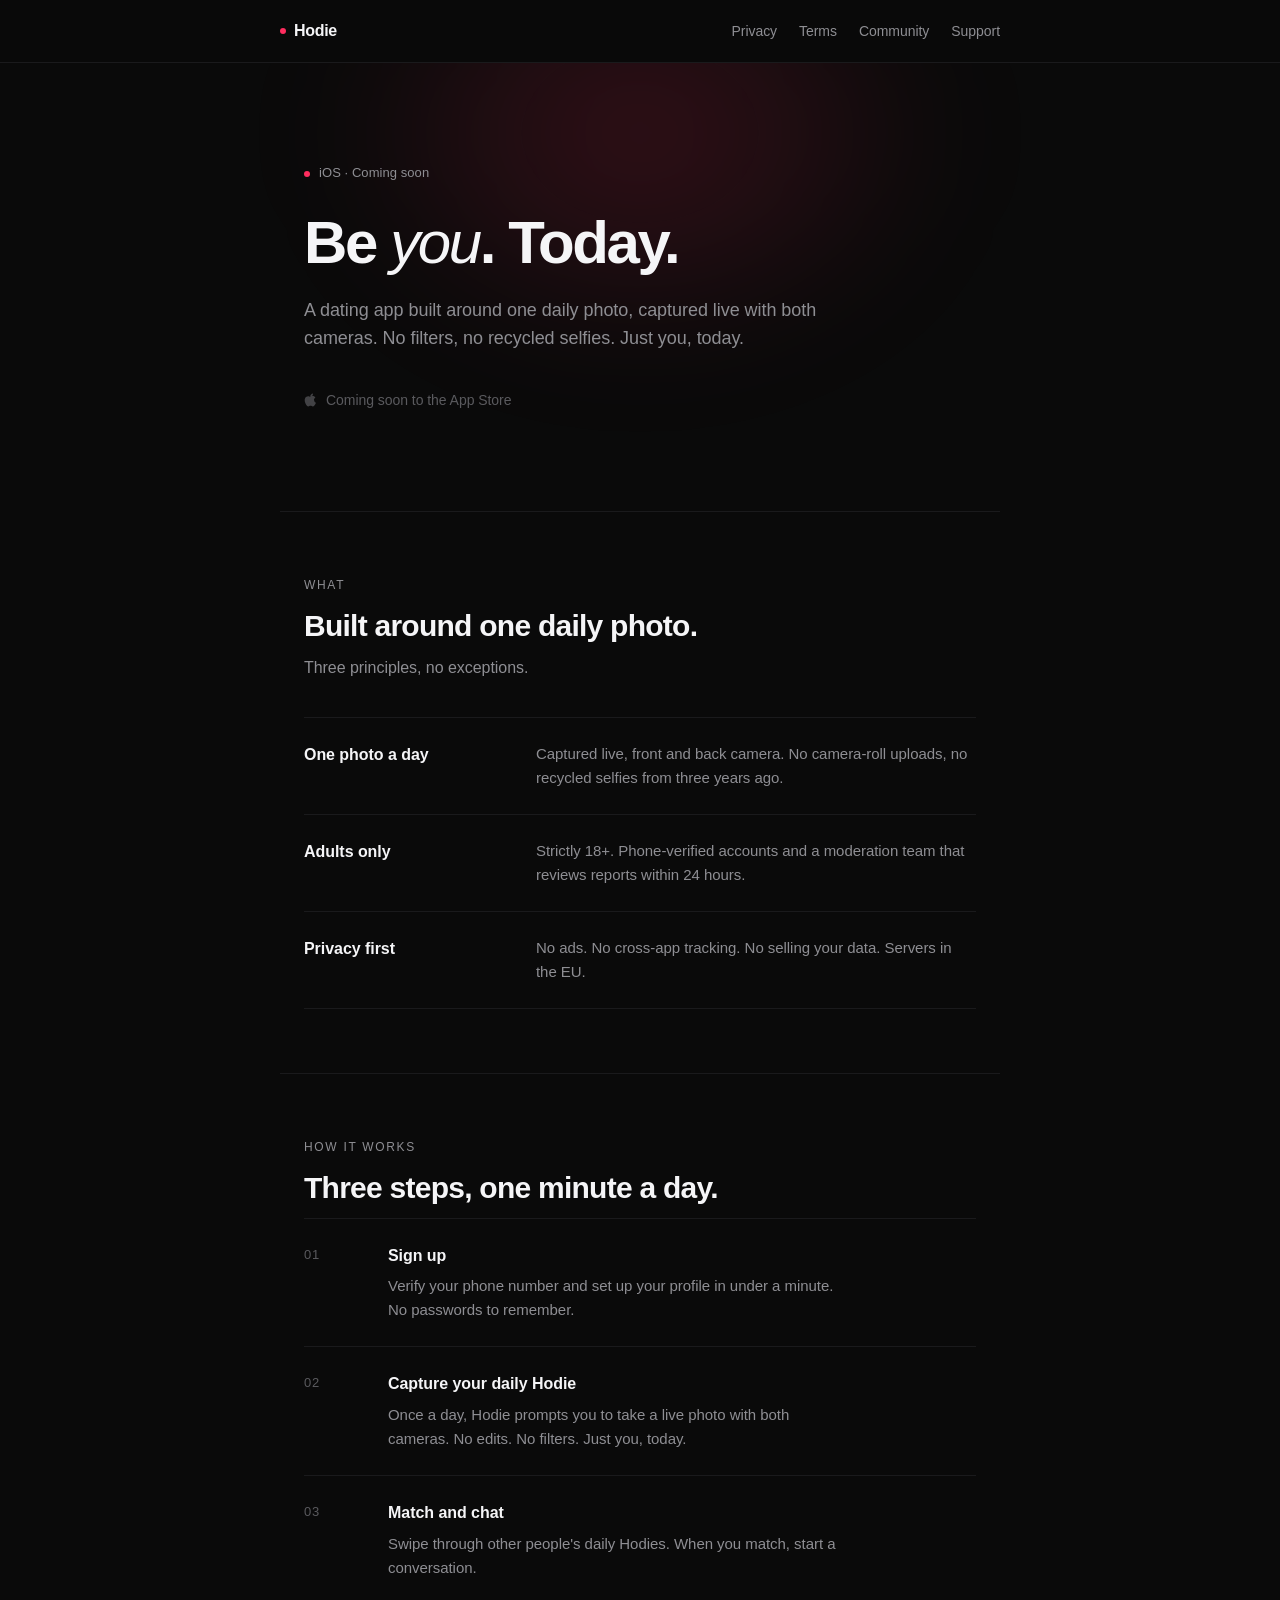
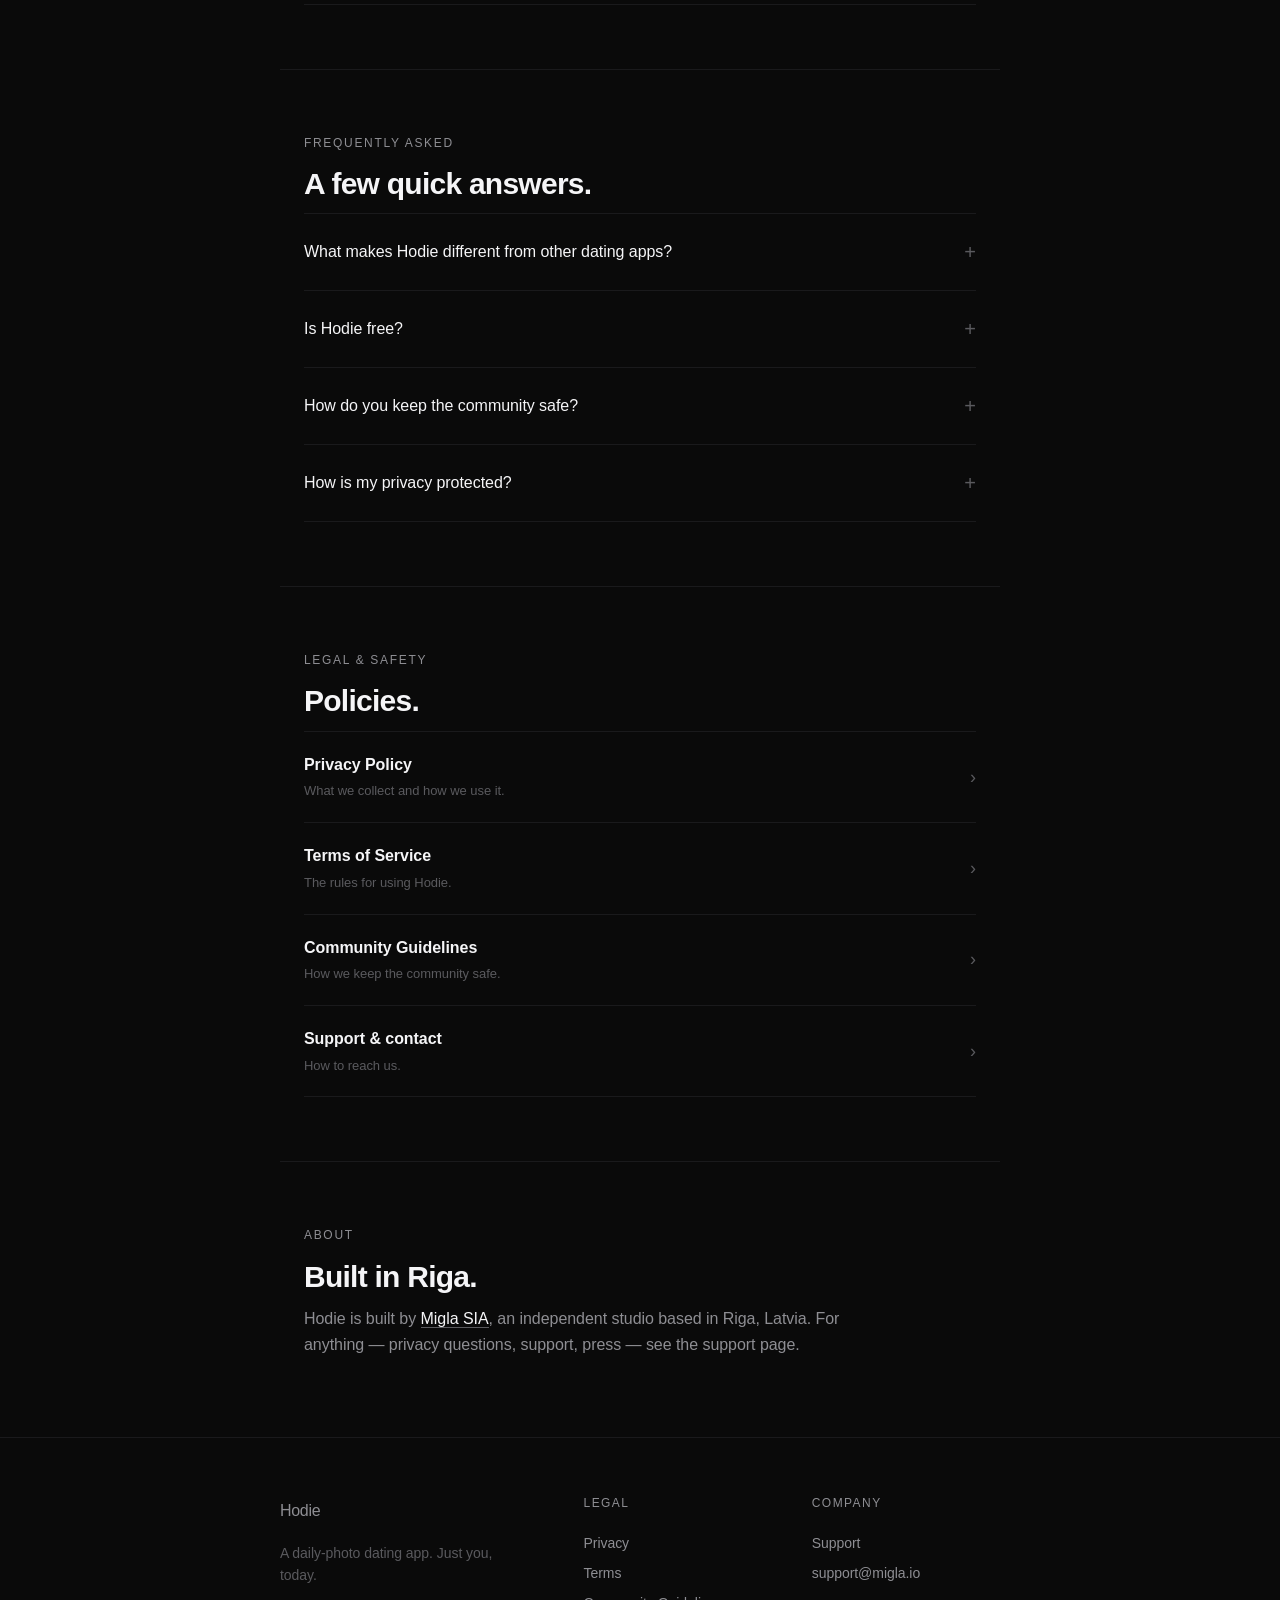
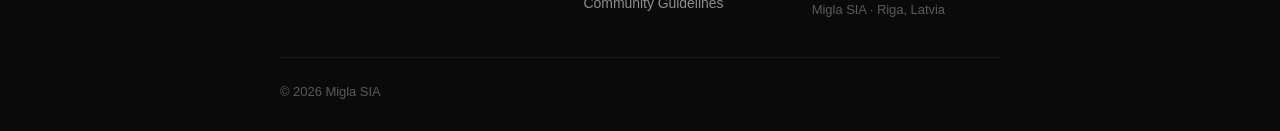
==== index.html @ 27abb680 "Editorial minimal redesign - Remove Hodie card preview, gradient text, pulse animation, 3D tilt,   i" ====
<!doctype html>
<html lang="en">
<head>
  <meta charset="utf-8">
  <meta name="viewport" content="width=device-width, initial-scale=1">
  <title>Hodie — Be you. Today.</title>
  <meta name="description" content="Hodie is a daily-photo dating app for iOS. One photo a day, captured live. Just you, today.">
  <meta name="theme-color" content="#0a0a0a">
  <link rel="canonical" href="https://hodieapp.one/">
  <meta property="og:title" content="Hodie — Be you. Today.">
  <meta property="og:description" content="A daily-photo dating app. One photo, captured live. Just you, today.">
  <meta property="og:type" content="website">
  <meta property="og:url" content="https://hodieapp.one/">
  <meta name="twitter:card" content="summary_large_image">
  <link rel="icon" href="data:image/svg+xml,%3Csvg xmlns='http://www.w3.org/2000/svg' viewBox='0 0 24 24'%3E%3Cpath d='M12 21s-7-4.35-7-10.5A4.5 4.5 0 0 1 12 6a4.5 4.5 0 0 1 7 4.5C19 16.65 12 21 12 21z' fill='%23ff2d5f'/%3E%3C/svg%3E">
  <link rel="stylesheet" href="styles.css">
</head>
<body>
  <nav>
    <div class="inner">
      <a href="index.html" class="logo"><span class="dot"></span>Hodie</a>
      <div class="links">
        <a href="privacy.html">Privacy</a>
        <a href="terms.html">Terms</a>
        <a href="community-guidelines.html">Community</a>
        <a href="support.html">Support</a>
      </div>
    </div>
  </nav>

  <section class="hero">
    <div class="wrap">
      <div class="eyebrow"><span class="dot"></span>iOS · Coming soon</div>
      <h1>Be <em>you</em>. Today.</h1>
      <p class="lead">A dating app built around one daily photo, captured live with both cameras. No filters, no recycled selfies. Just you, today.</p>
      <span class="appstore-line">
        <svg viewBox="0 0 24 24" fill="currentColor" aria-hidden="true"><path d="M17.05 12.04c-.03-2.94 2.4-4.35 2.51-4.42-1.37-2-3.5-2.28-4.26-2.31-1.81-.18-3.54 1.07-4.46 1.07-.93 0-2.35-1.04-3.86-1.01-1.98.03-3.81 1.15-4.83 2.92-2.06 3.57-.53 8.85 1.49 11.75 1 1.42 2.18 3.01 3.74 2.96 1.5-.06 2.07-.97 3.88-.97 1.81 0 2.32.97 3.91.94 1.62-.03 2.63-1.45 3.62-2.87 1.14-1.65 1.61-3.25 1.63-3.34-.04-.02-3.13-1.21-3.17-4.72zM14.27 4.5c.82-1 1.38-2.38 1.23-3.76-1.18.05-2.62.79-3.47 1.78-.76.87-1.43 2.27-1.25 3.62 1.32.1 2.66-.66 3.49-1.64z"/></svg>
        Coming soon to the App Store
      </span>
    </div>
  </section>

  <main>
    <div class="wrap section">
      <p class="kicker">What</p>
      <h2>Built around one daily photo.</h2>
      <p class="section-lead">Three principles, no exceptions.</p>
      <div class="features">
        <div class="row">
          <h3>One photo a day</h3>
          <p>Captured live, front and back camera. No camera-roll uploads, no recycled selfies from three years ago.</p>
        </div>
        <div class="row">
          <h3>Adults only</h3>
          <p>Strictly 18+. Phone-verified accounts and a moderation team that reviews reports within 24 hours.</p>
        </div>
        <div class="row">
          <h3>Privacy first</h3>
          <p>No ads. No cross-app tracking. No selling your data. Servers in the EU.</p>
        </div>
      </div>
    </div>

    <div class="wrap section">
      <p class="kicker">How it works</p>
      <h2>Three steps, one minute a day.</h2>
      <ol class="steps">
        <li>
          <span class="step-num">01</span>
          <div>
            <h3>Sign up</h3>
            <p>Verify your phone number and set up your profile in under a minute. No passwords to remember.</p>
          </div>
        </li>
        <li>
          <span class="step-num">02</span>
          <div>
            <h3>Capture your daily Hodie</h3>
            <p>Once a day, Hodie prompts you to take a live photo with both cameras. No edits. No filters. Just you, today.</p>
          </div>
        </li>
        <li>
          <span class="step-num">03</span>
          <div>
            <h3>Match and chat</h3>
            <p>Swipe through other people's daily Hodies. When you match, start a conversation.</p>
          </div>
        </li>
      </ol>
    </div>

    <div class="wrap section">
      <p class="kicker">Frequently asked</p>
      <h2>A few quick answers.</h2>
      <div class="faq">
        <details>
          <summary>What makes Hodie different from other dating apps?</summary>
          <p>Hodie is built around one daily photo, captured live with both cameras. No camera-roll uploads. No recycled selfies. You see people as they actually are, today.</p>
        </details>
        <details>
          <summary>Is Hodie free?</summary>
          <p>Yes. The core features — daily photos, swiping, matching, and messaging — are free and have no ads. Optional Hodie+ and Hodie Gold subscriptions unlock advanced features like seeing who liked you, unlimited swipes, and Spotlights.</p>
        </details>
        <details>
          <summary>How do you keep the community safe?</summary>
          <p>Every account is phone-verified. Our moderation team reviews reports within 24 hours. You can block or report any user with one tap. Read more in our <a href="community-guidelines.html">Community Guidelines</a>.</p>
        </details>
        <details>
          <summary>How is my privacy protected?</summary>
          <p>We don't sell your data, don't run ads, and don't track you across other apps. Servers are in the EU. You can export or delete your data anytime in Settings. Full details in our <a href="privacy.html">Privacy Policy</a>.</p>
        </details>
      </div>
    </div>

    <div class="wrap section">
      <p class="kicker">Legal &amp; safety</p>
      <h2>Policies.</h2>
      <ul class="link-list">
        <li><a href="privacy.html"><span><strong>Privacy Policy</strong><span class="desc">What we collect and how we use it.</span></span><span class="arrow">›</span></a></li>
        <li><a href="terms.html"><span><strong>Terms of Service</strong><span class="desc">The rules for using Hodie.</span></span><span class="arrow">›</span></a></li>
        <li><a href="community-guidelines.html"><span><strong>Community Guidelines</strong><span class="desc">How we keep the community safe.</span></span><span class="arrow">›</span></a></li>
        <li><a href="support.html"><span><strong>Support &amp; contact</strong><span class="desc">How to reach us.</span></span><span class="arrow">›</span></a></li>
      </ul>
    </div>

    <div class="wrap section">
      <p class="kicker">About</p>
      <h2>Built in Riga.</h2>
      <p class="about-p">Hodie is built by <a href="support.html">Migla SIA</a>, an independent studio based in Riga, Latvia. For anything — privacy questions, support, press — see the support page.</p>
    </div>
  </main>

  <footer>
    <div class="footer-grid">
      <div>
        <a href="index.html" class="logo"><span class="dot"></span>Hodie</a>
        <p class="footer-tag">A daily-photo dating app. Just you, today.</p>
      </div>
      <div>
        <h4>Legal</h4>
        <a href="privacy.html">Privacy</a>
        <a href="terms.html">Terms</a>
        <a href="community-guidelines.html">Community Guidelines</a>
      </div>
      <div>
        <h4>Company</h4>
        <a href="support.html">Support</a>
        <a href="mailto:support@migla.io">support@migla.io</a>
        <span class="footer-meta">Migla SIA · Riga, Latvia</span>
      </div>
    </div>
    <div class="footer-bottom">© 2026 Migla SIA</div>
  </footer>
</body>
</html>
---- styles.css ----
:root {
  --bg: #0a0a0a;
  --surface: #111113;
  --text: #f5f5f7;
  --text-dim: #8e8e93;
  --text-faint: #5a5a5e;
  --accent: #ff2d5f;
  --border: #1a1a1c;
  --border-hi: #26262a;
  --max: 720px;
}

* { box-sizing: border-box; margin: 0; padding: 0; }

html { scroll-behavior: smooth; }

body {
  background: var(--bg);
  color: var(--text);
  font-family: -apple-system, BlinkMacSystemFont, "SF Pro Display", "SF Pro Text", "Inter", "Segoe UI", Roboto, Helvetica, Arial, sans-serif;
  font-size: 16px;
  line-height: 1.6;
  -webkit-font-smoothing: antialiased;
  -moz-osx-font-smoothing: grayscale;
  letter-spacing: -0.003em;
}

a { color: var(--text); text-decoration: none; transition: color 0.15s ease; }
a:hover { color: var(--accent); }

img, svg { max-width: 100%; display: block; }

::selection { background: rgba(255, 45, 95, 0.25); color: var(--text); }

/* Nav */
nav {
  border-bottom: 1px solid var(--border);
  padding: 18px 24px;
  background: rgba(10, 10, 10, 0.75);
  backdrop-filter: blur(20px) saturate(140%);
  -webkit-backdrop-filter: blur(20px) saturate(140%);
  position: sticky;
  top: 0;
  z-index: 10;
}
nav .inner {
  max-width: var(--max);
  margin: 0 auto;
  display: flex;
  align-items: center;
  justify-content: space-between;
}
nav .logo, footer .logo {
  font-weight: 600;
  font-size: 16px;
  color: var(--text);
  letter-spacing: -0.02em;
  display: inline-flex;
  align-items: center;
  gap: 8px;
}
nav .logo:hover, footer .logo:hover { color: var(--text); }
nav .logo .dot, footer .logo .dot {
  width: 6px;
  height: 6px;
  border-radius: 50%;
  background: var(--accent);
}
nav .links {
  display: flex;
  gap: 22px;
}
nav .links a {
  color: var(--text-dim);
  font-size: 14px;
  font-weight: 400;
}
nav .links a:hover { color: var(--text); }

/* Layout */
.wrap {
  max-width: var(--max);
  margin: 0 auto;
  padding: 48px 24px 64px;
}

/* Hero */
.hero {
  position: relative;
  overflow: hidden;
}
.hero::before {
  content: "";
  position: absolute;
  top: -180px;
  left: 50%;
  transform: translateX(-50%);
  width: 700px;
  height: 500px;
  background: radial-gradient(ellipse at center, rgba(255, 45, 95, 0.18), transparent 65%);
  filter: blur(60px);
  pointer-events: none;
  z-index: 0;
}
.hero .wrap {
  position: relative;
  z-index: 1;
  padding-top: 96px;
  padding-bottom: 96px;
}

.eyebrow {
  display: inline-flex;
  align-items: center;
  gap: 9px;
  color: var(--text-dim);
  font-size: 13px;
  font-weight: 500;
  margin-bottom: 28px;
  letter-spacing: 0.005em;
}
.eyebrow .dot {
  width: 6px;
  height: 6px;
  border-radius: 50%;
  background: var(--accent);
}

h1 {
  font-size: 36px;
  font-weight: 600;
  letter-spacing: -0.025em;
  line-height: 1.15;
  margin-bottom: 14px;
  color: var(--text);
}
.hero h1 {
  font-size: 60px;
  font-weight: 600;
  letter-spacing: -0.04em;
  line-height: 1.02;
  margin-bottom: 24px;
  max-width: 600px;
}
.hero h1 em {
  font-style: italic;
  font-weight: 500;
}

.lead {
  color: var(--text-dim);
  font-size: 18px;
  line-height: 1.55;
  margin-bottom: 36px;
  max-width: 520px;
}

.appstore-line {
  color: var(--text-faint);
  font-size: 14px;
  display: inline-flex;
  align-items: center;
  gap: 8px;
  font-weight: 400;
}
.appstore-line svg { width: 14px; height: 14px; opacity: 0.7; }

/* Body type (legal pages) */
h2 {
  font-size: 22px;
  font-weight: 600;
  letter-spacing: -0.015em;
  margin: 44px 0 14px;
  line-height: 1.3;
  color: var(--text);
}
h3 {
  font-size: 16px;
  font-weight: 600;
  margin: 26px 0 10px;
  color: var(--text);
}
p { margin-bottom: 16px; color: var(--text); }
ul, ol { padding-left: 22px; margin-bottom: 18px; }
li { margin-bottom: 6px; }
strong { color: var(--text); font-weight: 600; }
hr { border: 0; border-top: 1px solid var(--border); margin: 36px 0; }

main p a, main li a { color: var(--accent); }
main p a:hover, main li a:hover { text-decoration: underline; }

table {
  width: 100%;
  border-collapse: collapse;
  margin: 20px 0;
  font-size: 14.5px;
  border: 1px solid var(--border);
  overflow: hidden;
}
th, td {
  text-align: left;
  padding: 12px 14px;
  border-bottom: 1px solid var(--border);
  vertical-align: top;
}
tr:last-child td { border-bottom: 0; }
th {
  color: var(--text-dim);
  font-weight: 500;
  font-size: 12px;
  text-transform: uppercase;
  letter-spacing: 0.08em;
  background: rgba(255, 255, 255, 0.015);
}

.meta {
  color: var(--text-faint);
  font-size: 14px;
  margin-bottom: 32px;
}

/* Sections (homepage only — scoped to .section) */
.section {
  border-top: 1px solid var(--border);
  padding-top: 64px;
  padding-bottom: 64px;
}
.section .kicker {
  font-size: 12px;
  font-weight: 500;
  color: var(--text-dim);
  text-transform: uppercase;
  letter-spacing: 0.14em;
  margin-bottom: 14px;
}
.section h2 {
  font-size: 30px;
  font-weight: 600;
  letter-spacing: -0.025em;
  line-height: 1.15;
  margin: 0 0 12px;
  color: var(--text);
}
.section .section-lead {
  color: var(--text-dim);
  font-size: 16px;
  margin-bottom: 36px;
  max-width: 480px;
}

/* Features (text rows, no cards) */
.features { display: grid; }
.features .row {
  display: grid;
  grid-template-columns: 200px 1fr;
  gap: 32px;
  padding: 24px 0;
  border-bottom: 1px solid var(--border);
}
.features .row:first-child { border-top: 1px solid var(--border); }
.features .row h3 {
  margin: 0;
  font-size: 16px;
  font-weight: 600;
}
.features .row p {
  margin: 0;
  color: var(--text-dim);
  font-size: 15px;
  max-width: 460px;
}

/* Steps */
.steps {
  list-style: none;
  padding: 0;
  margin: 0;
  display: grid;
}
.steps li {
  display: grid;
  grid-template-columns: 60px 1fr;
  gap: 24px;
  padding: 24px 0;
  border-bottom: 1px solid var(--border);
  margin: 0;
}
.steps li:first-child { border-top: 1px solid var(--border); }
.step-num {
  color: var(--text-faint);
  font-size: 13px;
  font-weight: 500;
  letter-spacing: 0.06em;
  padding-top: 2px;
  font-variant-numeric: tabular-nums;
}
.steps h3 {
  margin: 0 0 6px;
  font-size: 16px;
  font-weight: 600;
}
.steps p {
  margin: 0;
  color: var(--text-dim);
  font-size: 15px;
  max-width: 460px;
}

/* FAQ */
.faq details {
  border-bottom: 1px solid var(--border);
}
.faq details:first-child { border-top: 1px solid var(--border); }
.faq summary {
  cursor: pointer;
  padding: 22px 0;
  font-weight: 500;
  font-size: 16px;
  list-style: none;
  display: flex;
  justify-content: space-between;
  align-items: center;
  gap: 16px;
  color: var(--text);
}
.faq summary::-webkit-details-marker { display: none; }
.faq summary::after {
  content: "+";
  font-size: 20px;
  color: var(--text-faint);
  font-weight: 300;
  transition: transform 0.2s ease, color 0.2s ease;
  flex-shrink: 0;
}
.faq details[open] summary::after {
  transform: rotate(45deg);
  color: var(--accent);
}
.faq details > p {
  padding: 0 0 24px;
  color: var(--text-dim);
  font-size: 15px;
  margin: 0;
  max-width: 580px;
}
.faq details > p a { color: var(--accent); }

/* Link list */
.link-list {
  list-style: none;
  padding: 0;
  margin: 0;
}
.link-list li { margin: 0; }
.link-list a {
  display: flex;
  justify-content: space-between;
  align-items: center;
  padding: 20px 0;
  border-bottom: 1px solid var(--border);
  color: var(--text);
  font-weight: 500;
  font-size: 16px;
  gap: 16px;
}
.link-list li:first-child a { border-top: 1px solid var(--border); }
.link-list a:hover { color: var(--text); }
.link-list a:hover strong { color: var(--accent); }
.link-list .arrow {
  color: var(--text-faint);
  font-size: 18px;
  transition: color 0.15s ease, transform 0.15s ease;
  flex-shrink: 0;
}
.link-list a:hover .arrow { color: var(--accent); transform: translateX(3px); }
.link-list .desc {
  color: var(--text-faint);
  font-size: 13px;
  font-weight: 400;
  display: block;
  margin-top: 4px;
}

/* Contact list */
.contact-list {
  list-style: none;
  padding: 0;
}
.contact-list li {
  padding: 18px 0;
  border-bottom: 1px solid var(--border);
  display: flex;
  justify-content: space-between;
  flex-wrap: wrap;
  gap: 12px;
}
.contact-list li:first-child { border-top: 1px solid var(--border); }
.contact-list li:last-child { border-bottom: 1px solid var(--border); }
.contact-list .label { color: var(--text-dim); font-size: 14px; }
.contact-list a { color: var(--accent); }

/* About paragraph */
.about-p {
  color: var(--text-dim);
  max-width: 540px;
  font-size: 16px;
}
.about-p a { color: var(--text); border-bottom: 1px solid var(--text-faint); }
.about-p a:hover { color: var(--accent); border-color: var(--accent); }

/* Footer */
footer {
  border-top: 1px solid var(--border);
  padding: 56px 24px 28px;
  color: var(--text-faint);
  font-size: 14px;
}
.footer-grid {
  max-width: var(--max);
  margin: 0 auto;
  display: grid;
  grid-template-columns: 1.4fr 1fr 1fr;
  gap: 40px;
  padding-bottom: 36px;
}
.footer-grid h4 {
  color: var(--text-dim);
  font-size: 12px;
  font-weight: 500;
  text-transform: uppercase;
  letter-spacing: 0.12em;
  margin-bottom: 14px;
}
.footer-grid a {
  color: var(--text-dim);
  display: block;
  padding: 4px 0;
  font-weight: 400;
}
.footer-grid a:hover { color: var(--text); }
.footer-tag {
  color: var(--text-faint);
  margin-top: 14px;
  max-width: 240px;
  font-size: 14px;
}
.footer-meta {
  display: block;
  margin-top: 12px;
  color: var(--text-faint);
  font-size: 13px;
}
.footer-bottom {
  max-width: var(--max);
  margin: 0 auto;
  border-top: 1px solid var(--border);
  padding-top: 24px;
  color: var(--text-faint);
  font-size: 13px;
}

/* Subtle fade-in only */
@media (prefers-reduced-motion: no-preference) {
  body { animation: appear 0.4s ease-out; }
}
@keyframes appear {
  from { opacity: 0; }
  to { opacity: 1; }
}

@media (max-width: 600px) {
  .hero h1 { font-size: 40px; }
  .hero .wrap { padding-top: 64px; padding-bottom: 72px; }
  h1 { font-size: 28px; }
  h2 { font-size: 20px; }
  .section { padding-top: 48px; padding-bottom: 48px; }
  .section h2 { font-size: 24px; }
  nav { padding: 14px 18px; }
  nav .links { gap: 14px; }
  nav .links a { font-size: 13px; }
  .wrap { padding: 32px 18px 48px; }
  table { font-size: 13.5px; }
  th, td { padding: 10px 10px; }
  .features .row, .steps li {
    grid-template-columns: 1fr;
    gap: 6px;
  }
  .step-num { padding-top: 0; }
  .footer-grid { grid-template-columns: 1fr 1fr; gap: 28px; }
  .footer-grid > div:first-child { grid-column: 1 / -1; }
}
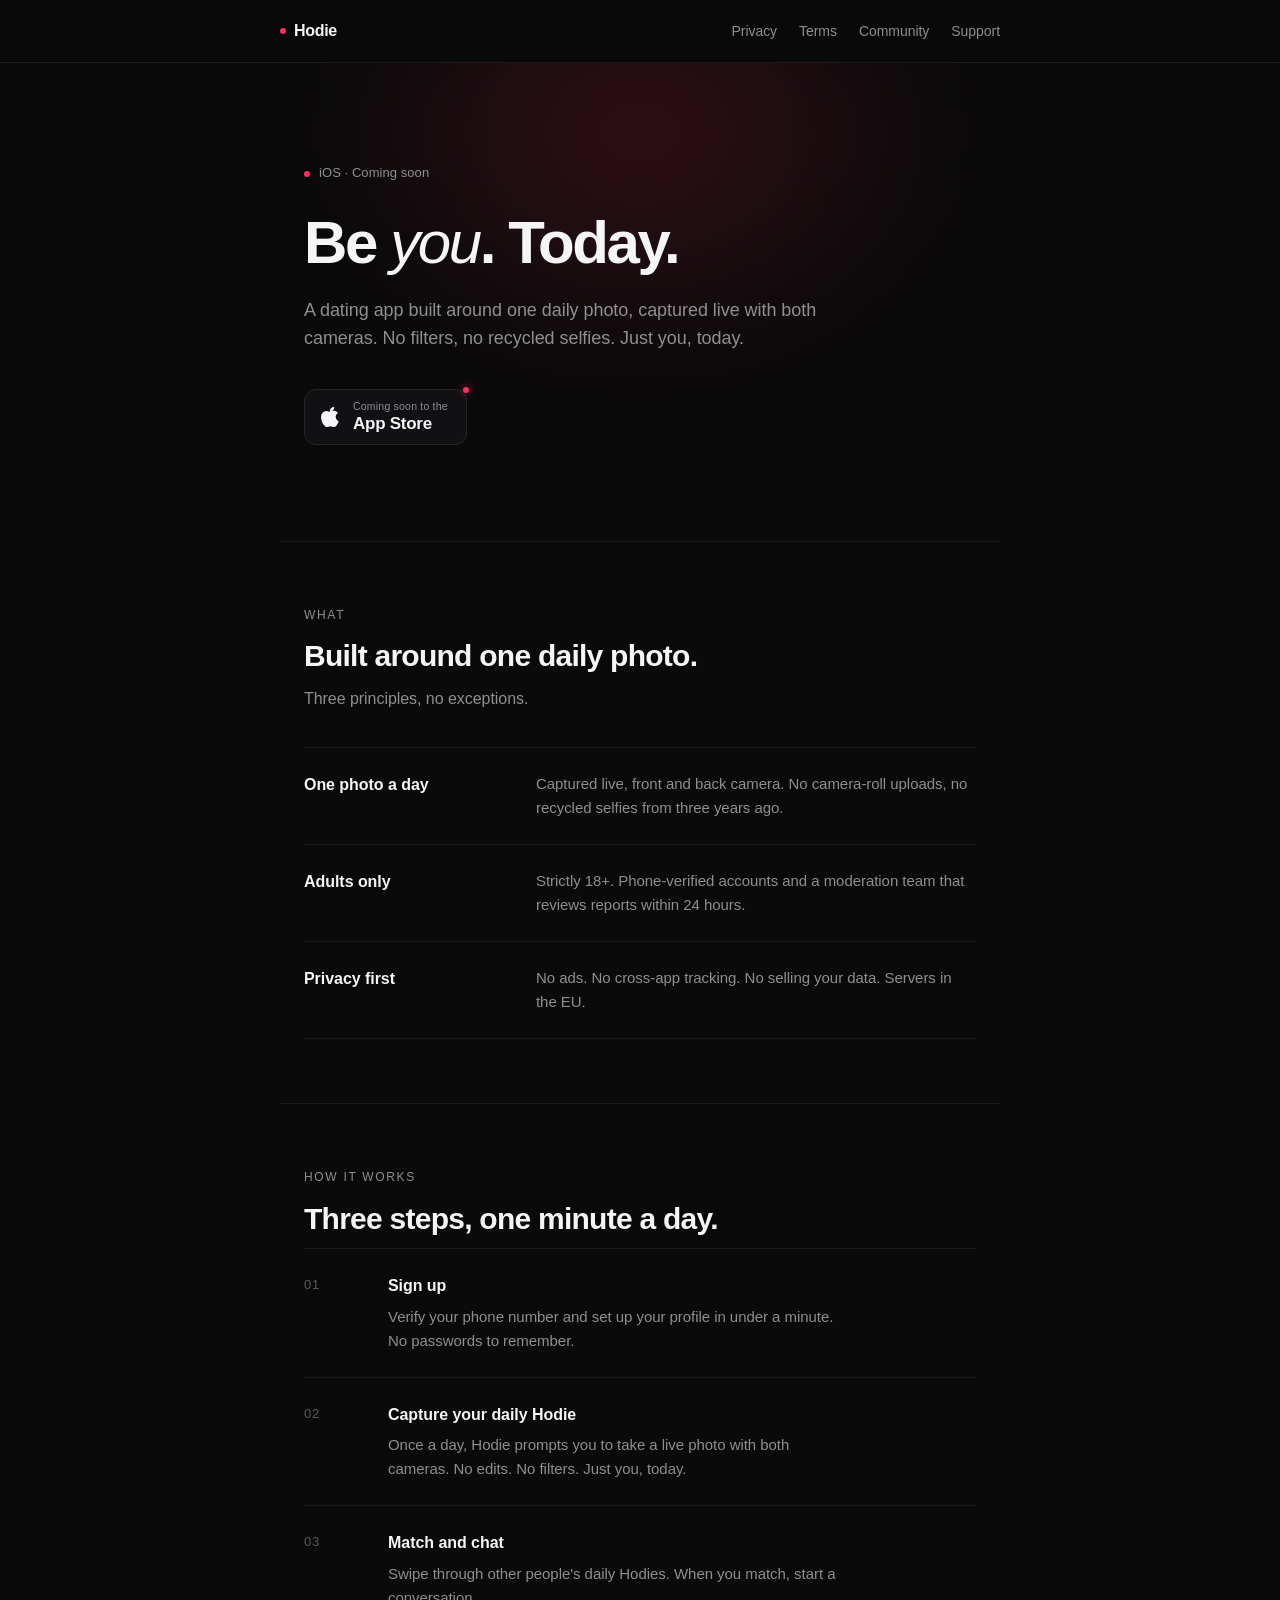
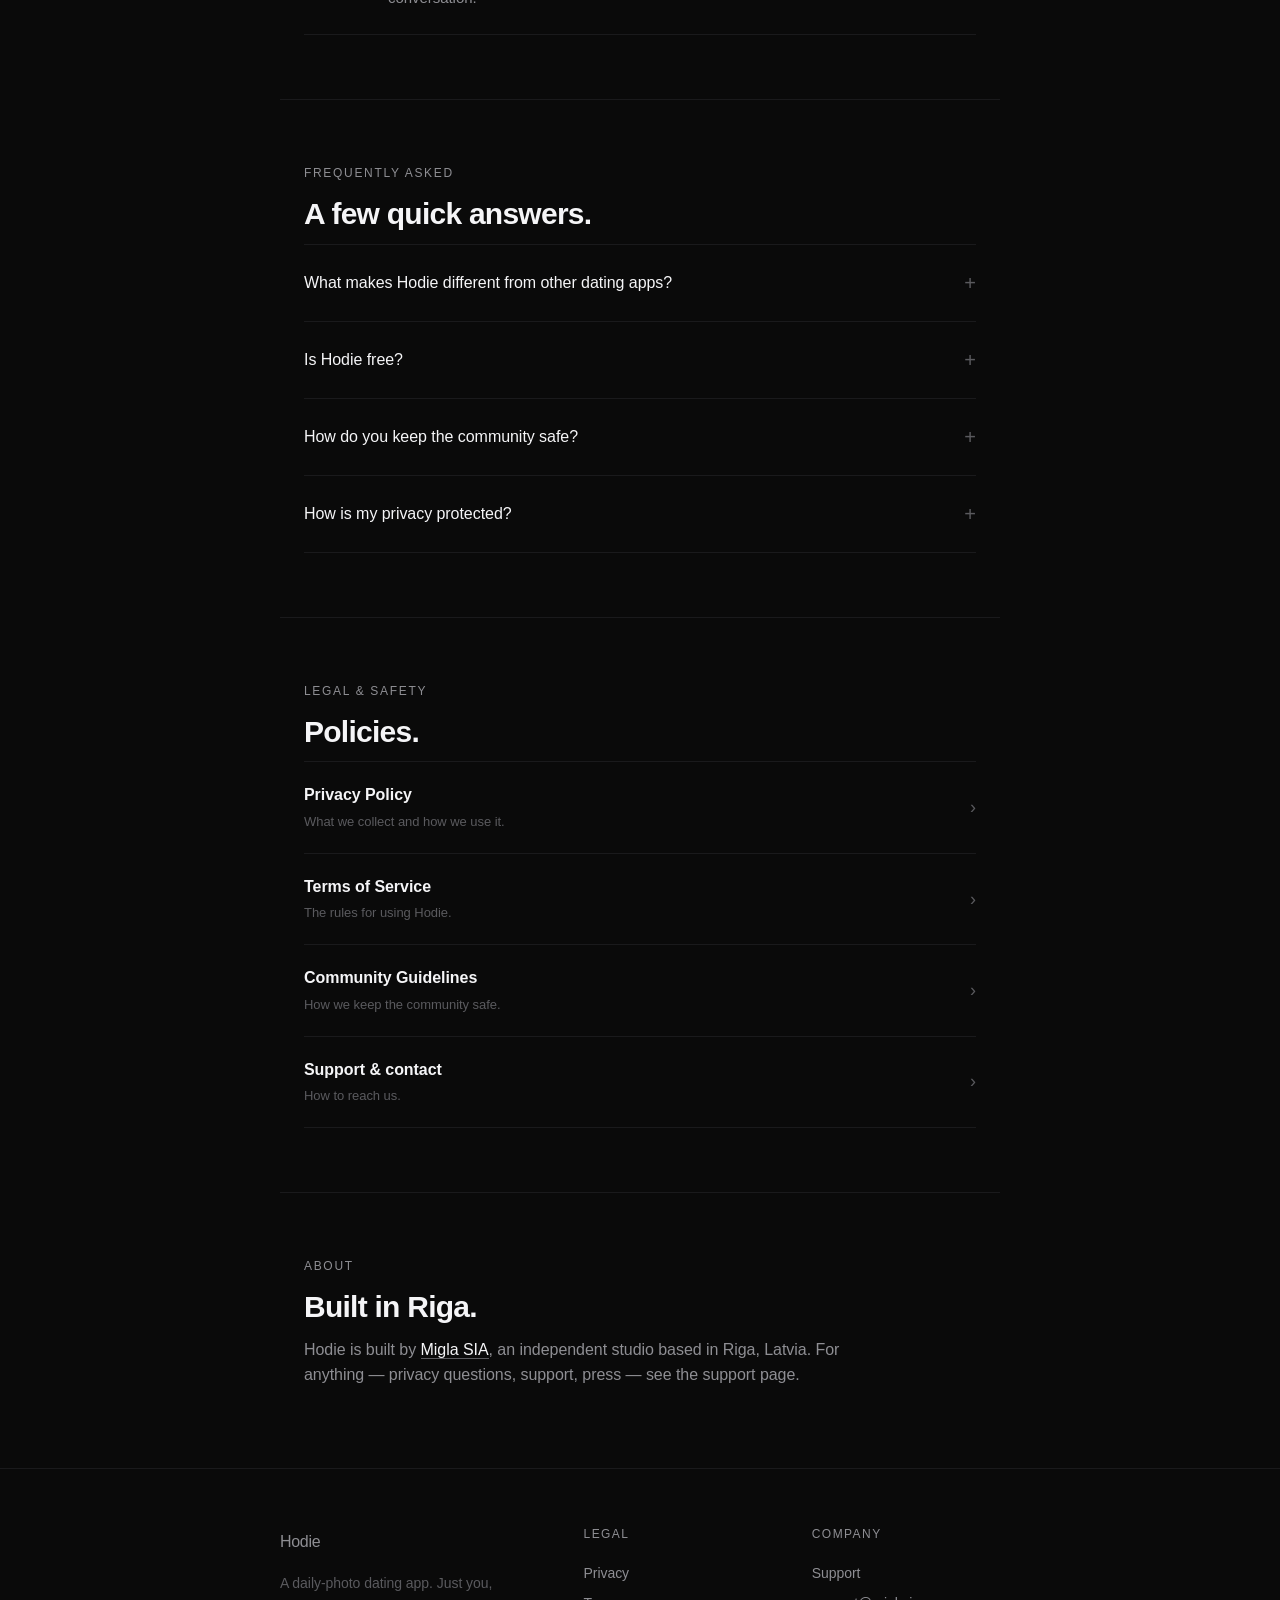
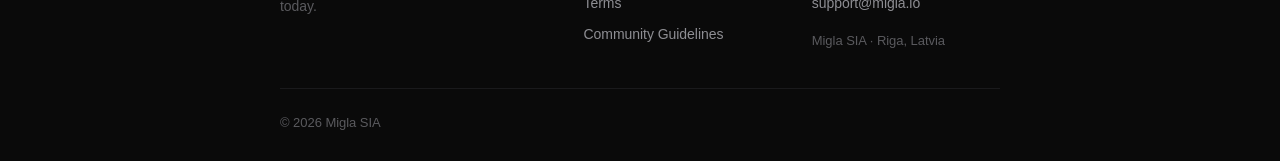
==== commit 4ddd6e12: "Upgrade App Store CTA to proper two-line badge Replace the inline text "Coming soon to the App Store" ====
--- a/index.html
+++ b/index.html
@@ -33,9 +33,13 @@
       <div class="eyebrow"><span class="dot"></span>iOS · Coming soon</div>
       <h1>Be <em>you</em>. Today.</h1>
       <p class="lead">A dating app built around one daily photo, captured live with both cameras. No filters, no recycled selfies. Just you, today.</p>
-      <span class="appstore-line">
-        <svg viewBox="0 0 24 24" fill="currentColor" aria-hidden="true"><path d="M17.05 12.04c-.03-2.94 2.4-4.35 2.51-4.42-1.37-2-3.5-2.28-4.26-2.31-1.81-.18-3.54 1.07-4.46 1.07-.93 0-2.35-1.04-3.86-1.01-1.98.03-3.81 1.15-4.83 2.92-2.06 3.57-.53 8.85 1.49 11.75 1 1.42 2.18 3.01 3.74 2.96 1.5-.06 2.07-.97 3.88-.97 1.81 0 2.32.97 3.91.94 1.62-.03 2.63-1.45 3.62-2.87 1.14-1.65 1.61-3.25 1.63-3.34-.04-.02-3.13-1.21-3.17-4.72zM14.27 4.5c.82-1 1.38-2.38 1.23-3.76-1.18.05-2.62.79-3.47 1.78-.76.87-1.43 2.27-1.25 3.62 1.32.1 2.66-.66 3.49-1.64z"/></svg>
-        Coming soon to the App Store
+      <span class="appstore-badge" role="img" aria-label="Coming soon to the App Store">
+        <svg class="apple-logo" viewBox="0 0 24 24" fill="currentColor" aria-hidden="true"><path d="M17.05 12.04c-.03-2.94 2.4-4.35 2.51-4.42-1.37-2-3.5-2.28-4.26-2.31-1.81-.18-3.54 1.07-4.46 1.07-.93 0-2.35-1.04-3.86-1.01-1.98.03-3.81 1.15-4.83 2.92-2.06 3.57-.53 8.85 1.49 11.75 1 1.42 2.18 3.01 3.74 2.96 1.5-.06 2.07-.97 3.88-.97 1.81 0 2.32.97 3.91.94 1.62-.03 2.63-1.45 3.62-2.87 1.14-1.65 1.61-3.25 1.63-3.34-.04-.02-3.13-1.21-3.17-4.72zM14.27 4.5c.82-1 1.38-2.38 1.23-3.76-1.18.05-2.62.79-3.47 1.78-.76.87-1.43 2.27-1.25 3.62 1.32.1 2.66-.66 3.49-1.64z"/></svg>
+        <span class="badge-text">
+          <span class="badge-small">Coming soon to the</span>
+          <span class="badge-big">App Store</span>
+        </span>
+        <span class="soon-dot" aria-hidden="true"></span>
       </span>
     </div>
   </section>
--- a/styles.css
+++ b/styles.css
@@ -155,15 +155,60 @@
   max-width: 520px;
 }
 
-.appstore-line {
-  color: var(--text-faint);
-  font-size: 14px;
+.appstore-badge {
   display: inline-flex;
   align-items: center;
-  gap: 8px;
+  gap: 11px;
+  padding: 11px 18px 11px 15px;
+  border: 1px solid var(--border-hi);
+  border-radius: 12px;
+  color: var(--text);
+  background: var(--surface);
+  font-weight: 500;
+  cursor: default;
+  transition: border-color 0.2s ease, background 0.2s ease;
+  position: relative;
+}
+.appstore-badge:hover {
+  color: var(--text);
+  border-color: #3a3a40;
+  background: #161618;
+}
+.appstore-badge .apple-logo {
+  width: 22px;
+  height: 22px;
+  color: var(--text);
+  flex-shrink: 0;
+}
+.appstore-badge .badge-text {
+  display: inline-flex;
+  flex-direction: column;
+  line-height: 1.1;
+  text-align: left;
+}
+.appstore-badge .badge-small {
+  font-size: 10.5px;
+  color: var(--text-dim);
   font-weight: 400;
-}
-.appstore-line svg { width: 14px; height: 14px; opacity: 0.7; }
+  letter-spacing: 0.02em;
+  margin-bottom: 2px;
+}
+.appstore-badge .badge-big {
+  font-size: 17px;
+  font-weight: 600;
+  letter-spacing: -0.015em;
+  color: var(--text);
+}
+.appstore-badge .soon-dot {
+  width: 6px;
+  height: 6px;
+  border-radius: 50%;
+  background: var(--accent);
+  box-shadow: 0 0 8px rgba(255, 45, 95, 0.7);
+  position: absolute;
+  top: -3px;
+  right: -3px;
+}
 
 /* Body type (legal pages) */
 h2 {
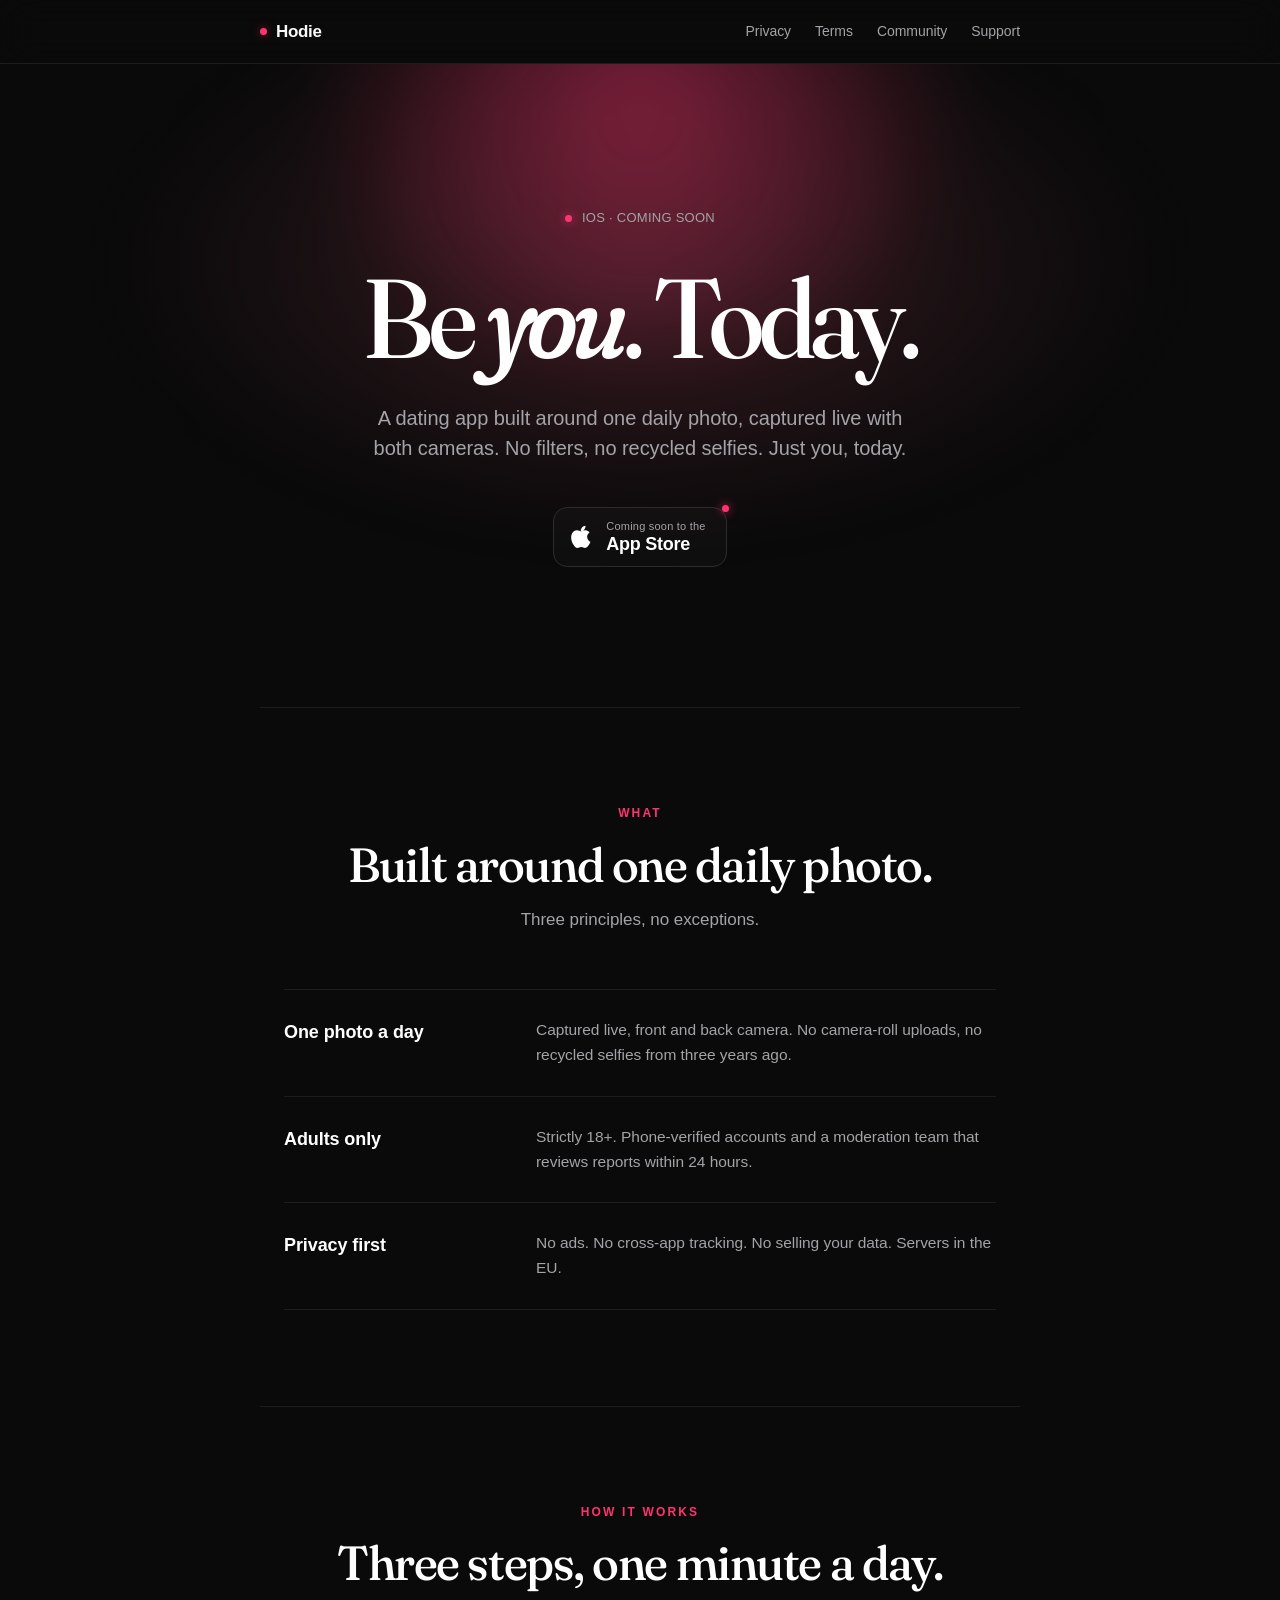
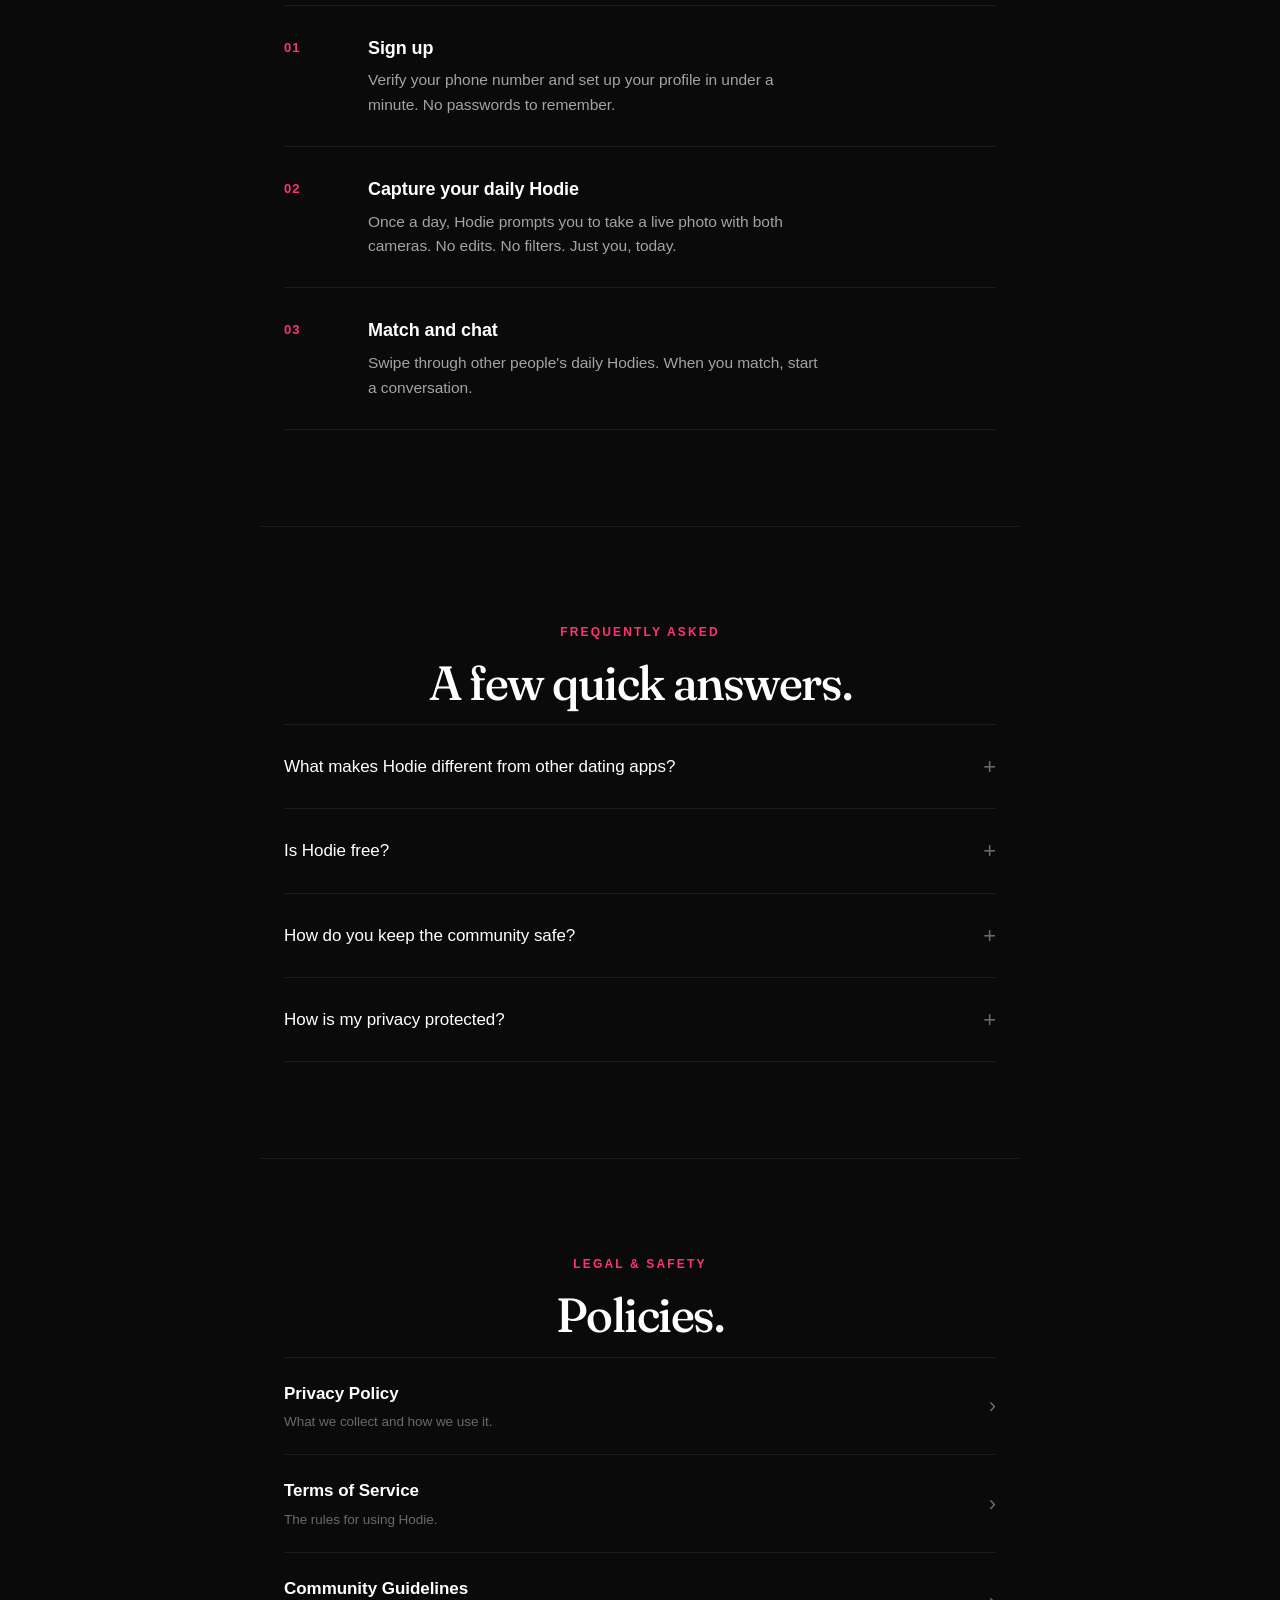
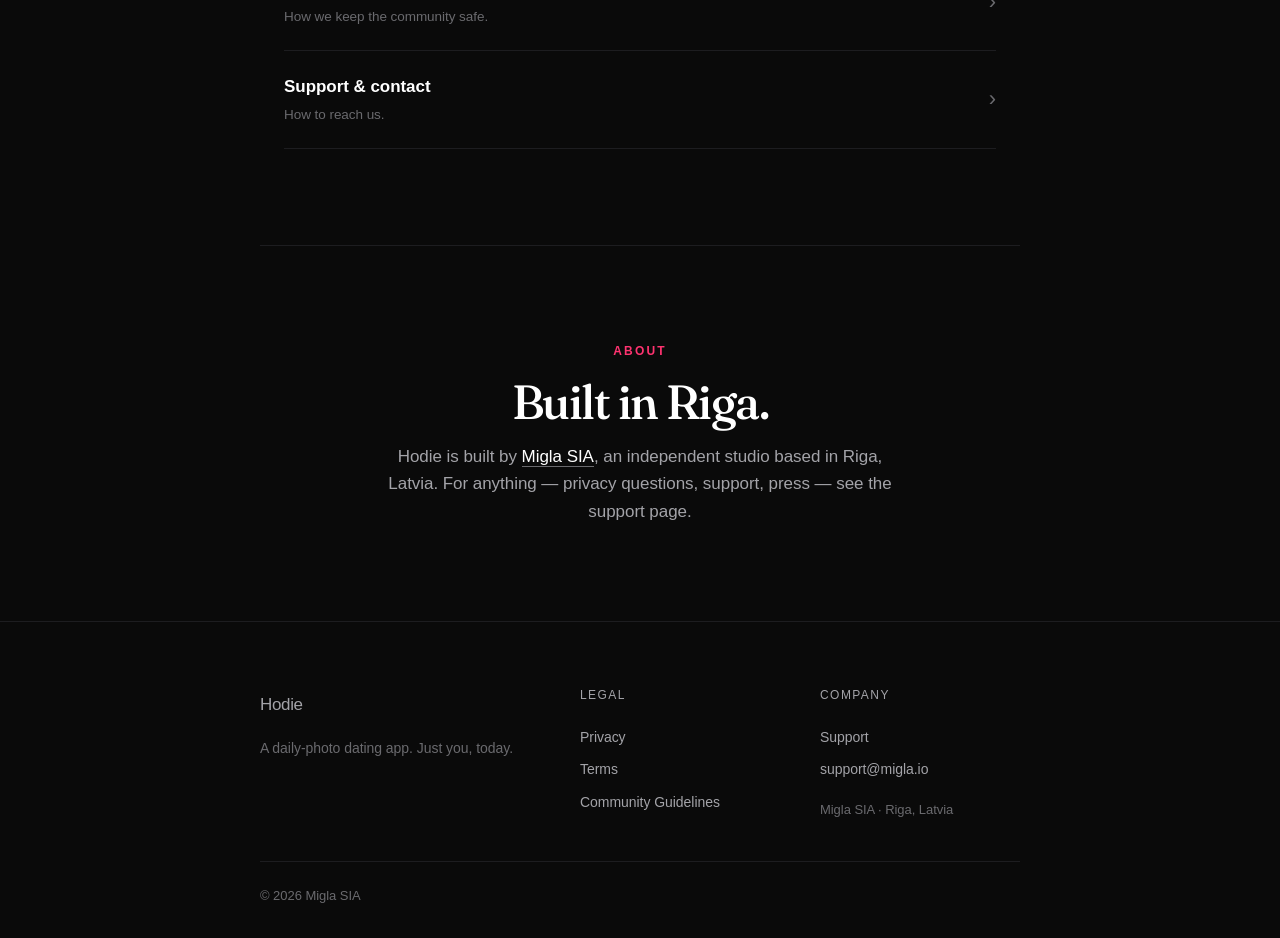
==== commit c9ad5052: "Bigger, brighter hero with Fraunces display serif Typography - Fraunces variable serif for hero (112" ====
--- a/index.html
+++ b/index.html
@@ -12,7 +12,9 @@
   <meta property="og:type" content="website">
   <meta property="og:url" content="https://hodieapp.one/">
   <meta name="twitter:card" content="summary_large_image">
-  <link rel="icon" href="data:image/svg+xml,%3Csvg xmlns='http://www.w3.org/2000/svg' viewBox='0 0 24 24'%3E%3Cpath d='M12 21s-7-4.35-7-10.5A4.5 4.5 0 0 1 12 6a4.5 4.5 0 0 1 7 4.5C19 16.65 12 21 12 21z' fill='%23ff2d5f'/%3E%3C/svg%3E">
+  <link rel="preconnect" href="https://fonts.googleapis.com">
+  <link rel="preconnect" href="https://fonts.gstatic.com" crossorigin>
+  <link rel="icon" href="data:image/svg+xml,%3Csvg xmlns='http://www.w3.org/2000/svg' viewBox='0 0 24 24'%3E%3Cpath d='M12 21s-7-4.35-7-10.5A4.5 4.5 0 0 1 12 6a4.5 4.5 0 0 1 7 4.5C19 16.65 12 21 12 21z' fill='%23ff3370'/%3E%3C/svg%3E">
   <link rel="stylesheet" href="styles.css">
 </head>
 <body>
--- a/styles.css
+++ b/styles.css
@@ -1,13 +1,18 @@
+@import url('https://fonts.googleapis.com/css2?family=Fraunces:ital,opsz,wght@0,9..144,400..700;1,9..144,400..600&display=swap');
+
 :root {
   --bg: #0a0a0a;
-  --surface: #111113;
-  --text: #f5f5f7;
-  --text-dim: #8e8e93;
-  --text-faint: #5a5a5e;
-  --accent: #ff2d5f;
-  --border: #1a1a1c;
-  --border-hi: #26262a;
-  --max: 720px;
+  --surface: #131316;
+  --text: #fafafa;
+  --text-dim: #a3a3a8;
+  --text-faint: #6a6a6e;
+  --accent: #ff3370;
+  --accent-bright: #ff5588;
+  --border: #1d1d20;
+  --border-hi: #2c2c30;
+  --max: 760px;
+  --serif: 'Fraunces', ui-serif, "Iowan Old Style", Georgia, "Times New Roman", serif;
+  --sans: -apple-system, BlinkMacSystemFont, "SF Pro Display", "SF Pro Text", "Inter", "Segoe UI", Roboto, Helvetica, Arial, sans-serif;
 }
 
 * { box-sizing: border-box; margin: 0; padding: 0; }
@@ -17,7 +22,7 @@
 body {
   background: var(--bg);
   color: var(--text);
-  font-family: -apple-system, BlinkMacSystemFont, "SF Pro Display", "SF Pro Text", "Inter", "Segoe UI", Roboto, Helvetica, Arial, sans-serif;
+  font-family: var(--sans);
   font-size: 16px;
   line-height: 1.6;
   -webkit-font-smoothing: antialiased;
@@ -30,13 +35,13 @@
 
 img, svg { max-width: 100%; display: block; }
 
-::selection { background: rgba(255, 45, 95, 0.25); color: var(--text); }
+::selection { background: rgba(255, 51, 112, 0.3); color: #fff; }
 
 /* Nav */
 nav {
   border-bottom: 1px solid var(--border);
   padding: 18px 24px;
-  background: rgba(10, 10, 10, 0.75);
+  background: rgba(10, 10, 10, 0.7);
   backdrop-filter: blur(20px) saturate(140%);
   -webkit-backdrop-filter: blur(20px) saturate(140%);
   position: sticky;
@@ -52,28 +57,29 @@
 }
 nav .logo, footer .logo {
   font-weight: 600;
-  font-size: 16px;
+  font-size: 17px;
   color: var(--text);
   letter-spacing: -0.02em;
   display: inline-flex;
   align-items: center;
-  gap: 8px;
+  gap: 9px;
 }
 nav .logo:hover, footer .logo:hover { color: var(--text); }
 nav .logo .dot, footer .logo .dot {
-  width: 6px;
-  height: 6px;
+  width: 7px;
+  height: 7px;
   border-radius: 50%;
   background: var(--accent);
+  box-shadow: 0 0 10px rgba(255, 51, 112, 0.5);
 }
 nav .links {
   display: flex;
-  gap: 22px;
+  gap: 24px;
 }
 nav .links a {
   color: var(--text-dim);
   font-size: 14px;
-  font-weight: 400;
+  font-weight: 500;
 }
 nav .links a:hover { color: var(--text); }
 
@@ -92,78 +98,102 @@
 .hero::before {
   content: "";
   position: absolute;
-  top: -180px;
+  top: -280px;
   left: 50%;
   transform: translateX(-50%);
-  width: 700px;
-  height: 500px;
-  background: radial-gradient(ellipse at center, rgba(255, 45, 95, 0.18), transparent 65%);
-  filter: blur(60px);
+  width: 1100px;
+  height: 800px;
+  background:
+    radial-gradient(ellipse 50% 60% at 50% 40%, rgba(255, 51, 112, 0.42), transparent 60%),
+    radial-gradient(ellipse 70% 50% at 50% 60%, rgba(255, 100, 140, 0.18), transparent 70%);
+  filter: blur(30px);
+  pointer-events: none;
+  z-index: 0;
+}
+.hero::after {
+  content: "";
+  position: absolute;
+  inset: 0;
+  background:
+    radial-gradient(circle at 50% 30%, transparent 0%, transparent 30%, rgba(10, 10, 10, 0.4) 80%);
   pointer-events: none;
   z-index: 0;
 }
 .hero .wrap {
   position: relative;
   z-index: 1;
-  padding-top: 96px;
-  padding-bottom: 96px;
+  padding-top: 140px;
+  padding-bottom: 140px;
+  text-align: center;
 }
 
 .eyebrow {
   display: inline-flex;
   align-items: center;
-  gap: 9px;
+  gap: 10px;
   color: var(--text-dim);
   font-size: 13px;
   font-weight: 500;
-  margin-bottom: 28px;
-  letter-spacing: 0.005em;
+  margin-bottom: 36px;
+  letter-spacing: 0.02em;
+  text-transform: uppercase;
 }
 .eyebrow .dot {
-  width: 6px;
-  height: 6px;
+  width: 7px;
+  height: 7px;
   border-radius: 50%;
   background: var(--accent);
+  box-shadow: 0 0 10px rgba(255, 51, 112, 0.7);
 }
 
 h1 {
-  font-size: 36px;
-  font-weight: 600;
-  letter-spacing: -0.025em;
-  line-height: 1.15;
-  margin-bottom: 14px;
-  color: var(--text);
+  font-family: var(--serif);
+  font-size: 48px;
+  font-weight: 500;
+  letter-spacing: -0.03em;
+  line-height: 1.05;
+  margin-bottom: 16px;
+  color: #fff;
+  font-variation-settings: "opsz" 60, "SOFT" 30;
 }
 .hero h1 {
-  font-size: 60px;
-  font-weight: 600;
-  letter-spacing: -0.04em;
-  line-height: 1.02;
-  margin-bottom: 24px;
-  max-width: 600px;
+  font-size: 112px;
+  font-weight: 500;
+  letter-spacing: -0.045em;
+  line-height: 0.95;
+  margin: 0 auto 32px;
+  max-width: 820px;
+  color: #fff;
+  font-variation-settings: "opsz" 144, "SOFT" 30;
 }
 .hero h1 em {
+  font-family: var(--serif);
   font-style: italic;
   font-weight: 500;
+  font-variation-settings: "opsz" 144, "SOFT" 100, "WONK" 1;
+  padding-right: 0.01em;
+  color: #fff;
 }
 
 .lead {
   color: var(--text-dim);
-  font-size: 18px;
-  line-height: 1.55;
-  margin-bottom: 36px;
-  max-width: 520px;
+  font-size: 20px;
+  line-height: 1.5;
+  margin: 0 auto 44px;
+  max-width: 560px;
+  font-weight: 400;
+  letter-spacing: -0.003em;
 }
 
 .appstore-badge {
   display: inline-flex;
   align-items: center;
-  gap: 11px;
-  padding: 11px 18px 11px 15px;
+  gap: 12px;
+  padding: 12px 20px 12px 16px;
   border: 1px solid var(--border-hi);
-  border-radius: 12px;
+  border-radius: 14px;
   color: var(--text);
-  background: var(--surface);
+  background: rgba(255, 255, 255, 0.02);
   font-weight: 500;
   cursor: default;
   transition: border-color 0.2s ease, background 0.2s ease;
@@ -172,12 +202,12 @@
 .appstore-badge:hover {
   color: var(--text);
   border-color: #3a3a40;
-  background: #161618;
+  background: rgba(255, 255, 255, 0.04);
 }
 .appstore-badge .apple-logo {
-  width: 22px;
-  height: 22px;
-  color: var(--text);
+  width: 24px;
+  height: 24px;
+  color: #fff;
   flex-shrink: 0;
 }
 .appstore-badge .badge-text {
@@ -187,24 +217,24 @@
   text-align: left;
 }
 .appstore-badge .badge-small {
-  font-size: 10.5px;
+  font-size: 11px;
   color: var(--text-dim);
   font-weight: 400;
   letter-spacing: 0.02em;
   margin-bottom: 2px;
 }
 .appstore-badge .badge-big {
-  font-size: 17px;
+  font-size: 18px;
   font-weight: 600;
   letter-spacing: -0.015em;
-  color: var(--text);
+  color: #fff;
 }
 .appstore-badge .soon-dot {
-  width: 6px;
-  height: 6px;
+  width: 7px;
+  height: 7px;
   border-radius: 50%;
   background: var(--accent);
-  box-shadow: 0 0 8px rgba(255, 45, 95, 0.7);
+  box-shadow: 0 0 10px rgba(255, 51, 112, 0.85);
   position: absolute;
   top: -3px;
   right: -3px;
@@ -212,27 +242,30 @@
 
 /* Body type (legal pages) */
 h2 {
-  font-size: 22px;
-  font-weight: 600;
-  letter-spacing: -0.015em;
-  margin: 44px 0 14px;
-  line-height: 1.3;
-  color: var(--text);
+  font-family: var(--serif);
+  font-size: 30px;
+  font-weight: 500;
+  letter-spacing: -0.025em;
+  margin: 56px 0 16px;
+  line-height: 1.15;
+  color: #fff;
+  font-variation-settings: "opsz" 36, "SOFT" 30;
 }
 h3 {
-  font-size: 16px;
-  font-weight: 600;
-  margin: 26px 0 10px;
-  color: var(--text);
+  font-size: 17px;
+  font-weight: 600;
+  margin: 28px 0 10px;
+  color: #fff;
+  letter-spacing: -0.005em;
 }
 p { margin-bottom: 16px; color: var(--text); }
 ul, ol { padding-left: 22px; margin-bottom: 18px; }
 li { margin-bottom: 6px; }
-strong { color: var(--text); font-weight: 600; }
+strong { color: #fff; font-weight: 600; }
 hr { border: 0; border-top: 1px solid var(--border); margin: 36px 0; }
 
 main p a, main li a { color: var(--accent); }
-main p a:hover, main li a:hover { text-decoration: underline; }
+main p a:hover, main li a:hover { text-decoration: underline; color: var(--accent-bright); }
 
 table {
   width: 100%;
@@ -255,7 +288,8 @@
   font-size: 12px;
   text-transform: uppercase;
   letter-spacing: 0.08em;
-  background: rgba(255, 255, 255, 0.015);
+  background: rgba(255, 255, 255, 0.02);
+  font-family: var(--sans);
 }
 
 .meta {
@@ -267,51 +301,60 @@
 /* Sections (homepage only — scoped to .section) */
 .section {
   border-top: 1px solid var(--border);
-  padding-top: 64px;
-  padding-bottom: 64px;
+  padding-top: 96px;
+  padding-bottom: 96px;
 }
 .section .kicker {
   font-size: 12px;
-  font-weight: 500;
-  color: var(--text-dim);
+  font-weight: 600;
+  color: var(--accent);
   text-transform: uppercase;
-  letter-spacing: 0.14em;
-  margin-bottom: 14px;
+  letter-spacing: 0.18em;
+  margin: 0 0 16px;
+  text-align: center;
+  font-family: var(--sans);
 }
 .section h2 {
-  font-size: 30px;
-  font-weight: 600;
-  letter-spacing: -0.025em;
-  line-height: 1.15;
-  margin: 0 0 12px;
-  color: var(--text);
+  font-family: var(--serif);
+  font-size: 48px;
+  font-weight: 500;
+  letter-spacing: -0.03em;
+  line-height: 1.05;
+  margin: 0 auto 16px;
+  max-width: 640px;
+  text-align: center;
+  color: #fff;
+  font-variation-settings: "opsz" 60, "SOFT" 30;
 }
 .section .section-lead {
   color: var(--text-dim);
-  font-size: 16px;
-  margin-bottom: 36px;
-  max-width: 480px;
+  font-size: 17px;
+  margin: 0 auto 56px;
+  max-width: 500px;
+  text-align: center;
+  font-family: var(--sans);
 }
 
 /* Features (text rows, no cards) */
 .features { display: grid; }
 .features .row {
   display: grid;
-  grid-template-columns: 200px 1fr;
+  grid-template-columns: 220px 1fr;
   gap: 32px;
-  padding: 24px 0;
+  padding: 28px 0;
   border-bottom: 1px solid var(--border);
 }
 .features .row:first-child { border-top: 1px solid var(--border); }
 .features .row h3 {
   margin: 0;
-  font-size: 16px;
-  font-weight: 600;
+  font-size: 18px;
+  font-weight: 600;
+  color: #fff;
 }
 .features .row p {
   margin: 0;
   color: var(--text-dim);
-  font-size: 15px;
+  font-size: 15.5px;
   max-width: 460px;
 }
 
@@ -326,28 +369,29 @@
   display: grid;
   grid-template-columns: 60px 1fr;
   gap: 24px;
-  padding: 24px 0;
+  padding: 28px 0;
   border-bottom: 1px solid var(--border);
   margin: 0;
 }
 .steps li:first-child { border-top: 1px solid var(--border); }
 .step-num {
-  color: var(--text-faint);
+  color: var(--accent);
   font-size: 13px;
-  font-weight: 500;
-  letter-spacing: 0.06em;
-  padding-top: 2px;
+  font-weight: 600;
+  letter-spacing: 0.08em;
+  padding-top: 4px;
   font-variant-numeric: tabular-nums;
 }
 .steps h3 {
   margin: 0 0 6px;
-  font-size: 16px;
-  font-weight: 600;
+  font-size: 18px;
+  font-weight: 600;
+  color: #fff;
 }
 .steps p {
   margin: 0;
   color: var(--text-dim);
-  font-size: 15px;
+  font-size: 15.5px;
   max-width: 460px;
 }
 
@@ -358,20 +402,20 @@
 .faq details:first-child { border-top: 1px solid var(--border); }
 .faq summary {
   cursor: pointer;
-  padding: 22px 0;
-  font-weight: 500;
-  font-size: 16px;
+  padding: 24px 0;
+  font-weight: 500;
+  font-size: 17px;
   list-style: none;
   display: flex;
   justify-content: space-between;
   align-items: center;
   gap: 16px;
-  color: var(--text);
+  color: #fff;
 }
 .faq summary::-webkit-details-marker { display: none; }
 .faq summary::after {
   content: "+";
-  font-size: 20px;
+  font-size: 22px;
   color: var(--text-faint);
   font-weight: 300;
   transition: transform 0.2s ease, color 0.2s ease;
@@ -382,9 +426,9 @@
   color: var(--accent);
 }
 .faq details > p {
-  padding: 0 0 24px;
-  color: var(--text-dim);
-  font-size: 15px;
+  padding: 0 0 26px;
+  color: var(--text-dim);
+  font-size: 15.5px;
   margin: 0;
   max-width: 580px;
 }
@@ -401,26 +445,28 @@
   display: flex;
   justify-content: space-between;
   align-items: center;
-  padding: 20px 0;
+  padding: 22px 0;
   border-bottom: 1px solid var(--border);
   color: var(--text);
   font-weight: 500;
-  font-size: 16px;
+  font-size: 17px;
   gap: 16px;
 }
 .link-list li:first-child a { border-top: 1px solid var(--border); }
 .link-list a:hover { color: var(--text); }
 .link-list a:hover strong { color: var(--accent); }
+.link-list a strong { color: #fff; font-weight: 600; }
 .link-list .arrow {
   color: var(--text-faint);
-  font-size: 18px;
+  font-size: 22px;
   transition: color 0.15s ease, transform 0.15s ease;
   flex-shrink: 0;
-}
-.link-list a:hover .arrow { color: var(--accent); transform: translateX(3px); }
+  line-height: 1;
+}
+.link-list a:hover .arrow { color: var(--accent); transform: translateX(4px); }
 .link-list .desc {
   color: var(--text-faint);
-  font-size: 13px;
+  font-size: 13.5px;
   font-weight: 400;
   display: block;
   margin-top: 4px;
@@ -447,16 +493,18 @@
 /* About paragraph */
 .about-p {
   color: var(--text-dim);
-  max-width: 540px;
-  font-size: 16px;
-}
-.about-p a { color: var(--text); border-bottom: 1px solid var(--text-faint); }
+  max-width: 520px;
+  font-size: 17px;
+  text-align: center;
+  margin: 0 auto;
+}
+.about-p a { color: #fff; border-bottom: 1px solid var(--text-faint); }
 .about-p a:hover { color: var(--accent); border-color: var(--accent); }
 
 /* Footer */
 footer {
   border-top: 1px solid var(--border);
-  padding: 56px 24px 28px;
+  padding: 64px 24px 32px;
   color: var(--text-faint);
   font-size: 14px;
 }
@@ -466,7 +514,7 @@
   display: grid;
   grid-template-columns: 1.4fr 1fr 1fr;
   gap: 40px;
-  padding-bottom: 36px;
+  padding-bottom: 40px;
 }
 .footer-grid h4 {
   color: var(--text-dim);
@@ -474,24 +522,25 @@
   font-weight: 500;
   text-transform: uppercase;
   letter-spacing: 0.12em;
-  margin-bottom: 14px;
+  margin-bottom: 16px;
+  font-family: var(--sans);
 }
 .footer-grid a {
   color: var(--text-dim);
   display: block;
-  padding: 4px 0;
+  padding: 5px 0;
   font-weight: 400;
 }
 .footer-grid a:hover { color: var(--text); }
 .footer-tag {
   color: var(--text-faint);
   margin-top: 14px;
-  max-width: 240px;
+  max-width: 260px;
   font-size: 14px;
 }
 .footer-meta {
   display: block;
-  margin-top: 12px;
+  margin-top: 14px;
   color: var(--text-faint);
   font-size: 13px;
 }
@@ -506,22 +555,31 @@
 
 /* Subtle fade-in only */
 @media (prefers-reduced-motion: no-preference) {
-  body { animation: appear 0.4s ease-out; }
+  body { animation: appear 0.5s ease-out; }
 }
 @keyframes appear {
   from { opacity: 0; }
   to { opacity: 1; }
 }
 
+@media (max-width: 900px) {
+  .hero h1 { font-size: 88px; }
+}
+
+@media (max-width: 700px) {
+  .hero h1 { font-size: 64px; }
+}
+
 @media (max-width: 600px) {
-  .hero h1 { font-size: 40px; }
-  .hero .wrap { padding-top: 64px; padding-bottom: 72px; }
-  h1 { font-size: 28px; }
-  h2 { font-size: 20px; }
-  .section { padding-top: 48px; padding-bottom: 48px; }
-  .section h2 { font-size: 24px; }
+  .hero h1 { font-size: 56px; }
+  .hero .wrap { padding-top: 80px; padding-bottom: 88px; }
+  h1 { font-size: 34px; }
+  h2 { font-size: 24px; }
+  .section { padding-top: 64px; padding-bottom: 64px; }
+  .section h2 { font-size: 32px; }
+  .lead { font-size: 17px; }
   nav { padding: 14px 18px; }
-  nav .links { gap: 14px; }
+  nav .links { gap: 16px; }
   nav .links a { font-size: 13px; }
   .wrap { padding: 32px 18px 48px; }
   table { font-size: 13.5px; }
@@ -533,4 +591,5 @@
   .step-num { padding-top: 0; }
   .footer-grid { grid-template-columns: 1fr 1fr; gap: 28px; }
   .footer-grid > div:first-child { grid-column: 1 / -1; }
-}
+  .appstore-badge .badge-big { font-size: 16px; }
+}
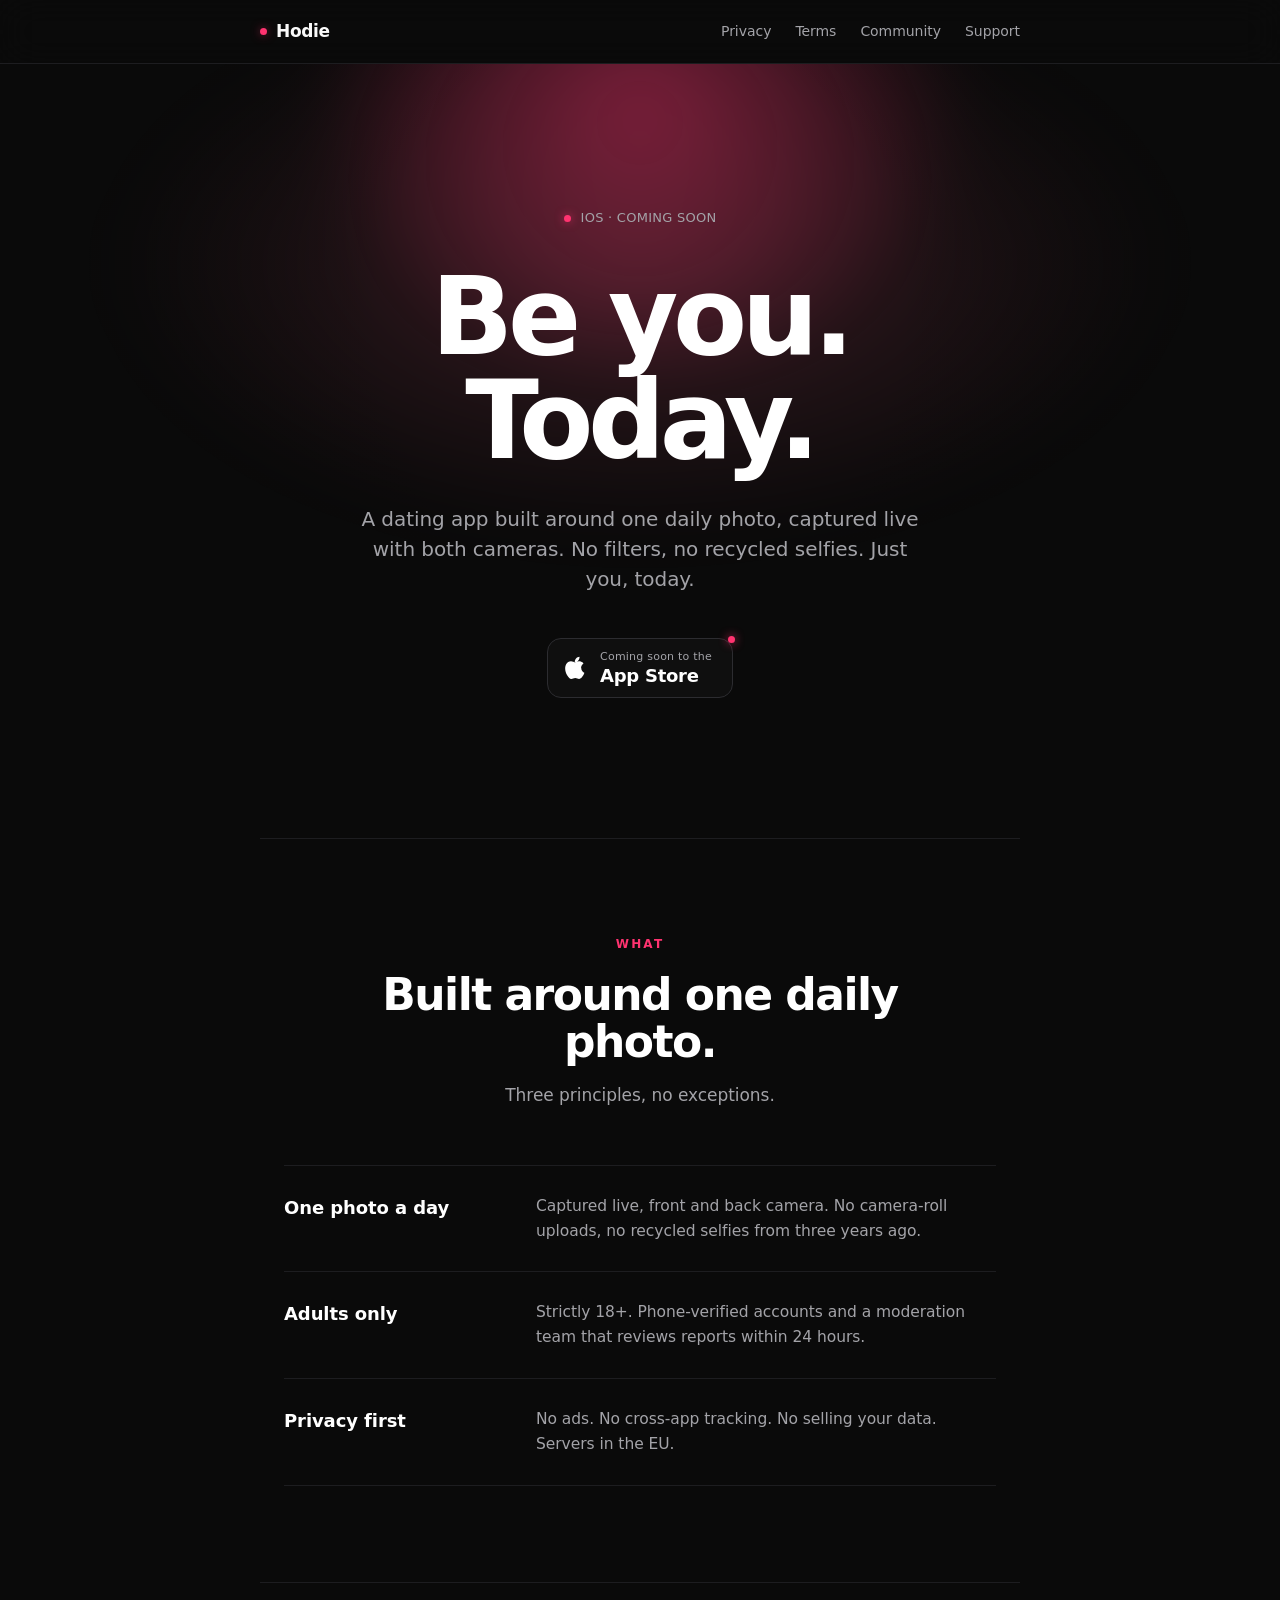
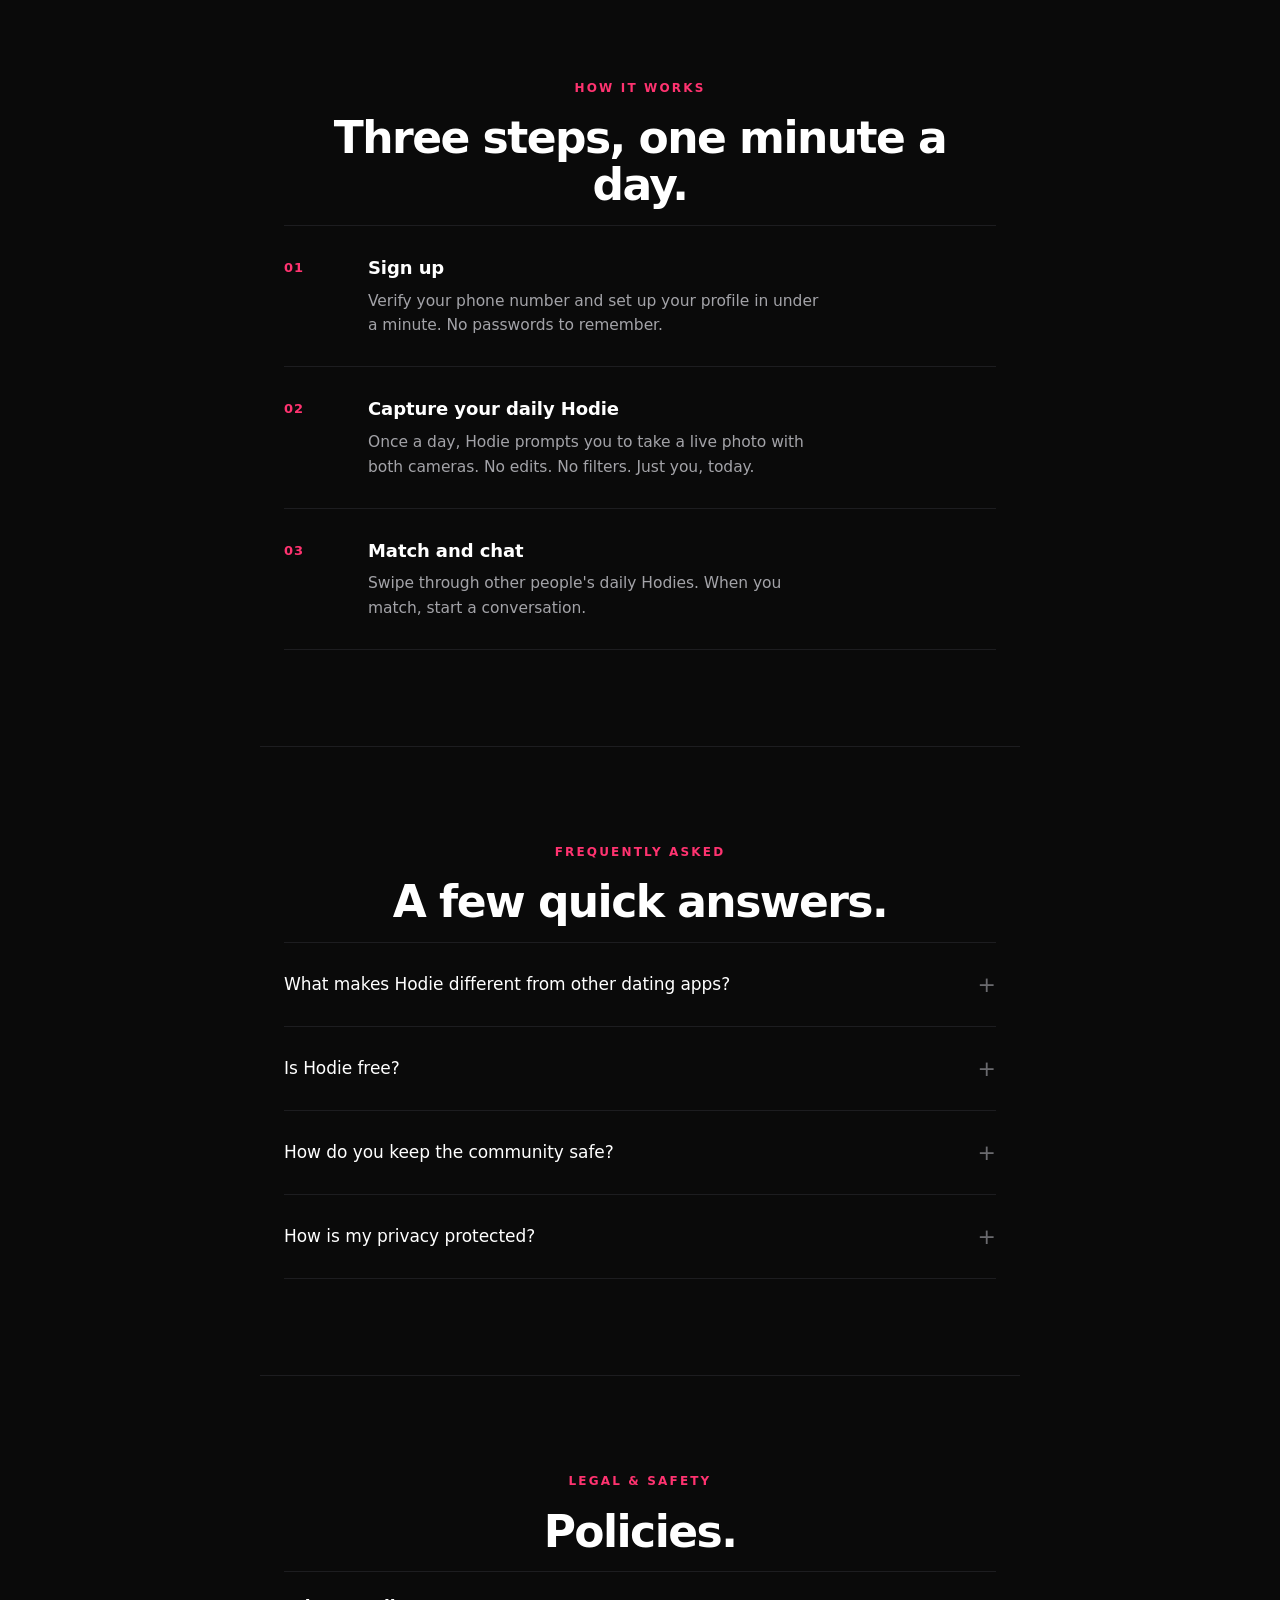
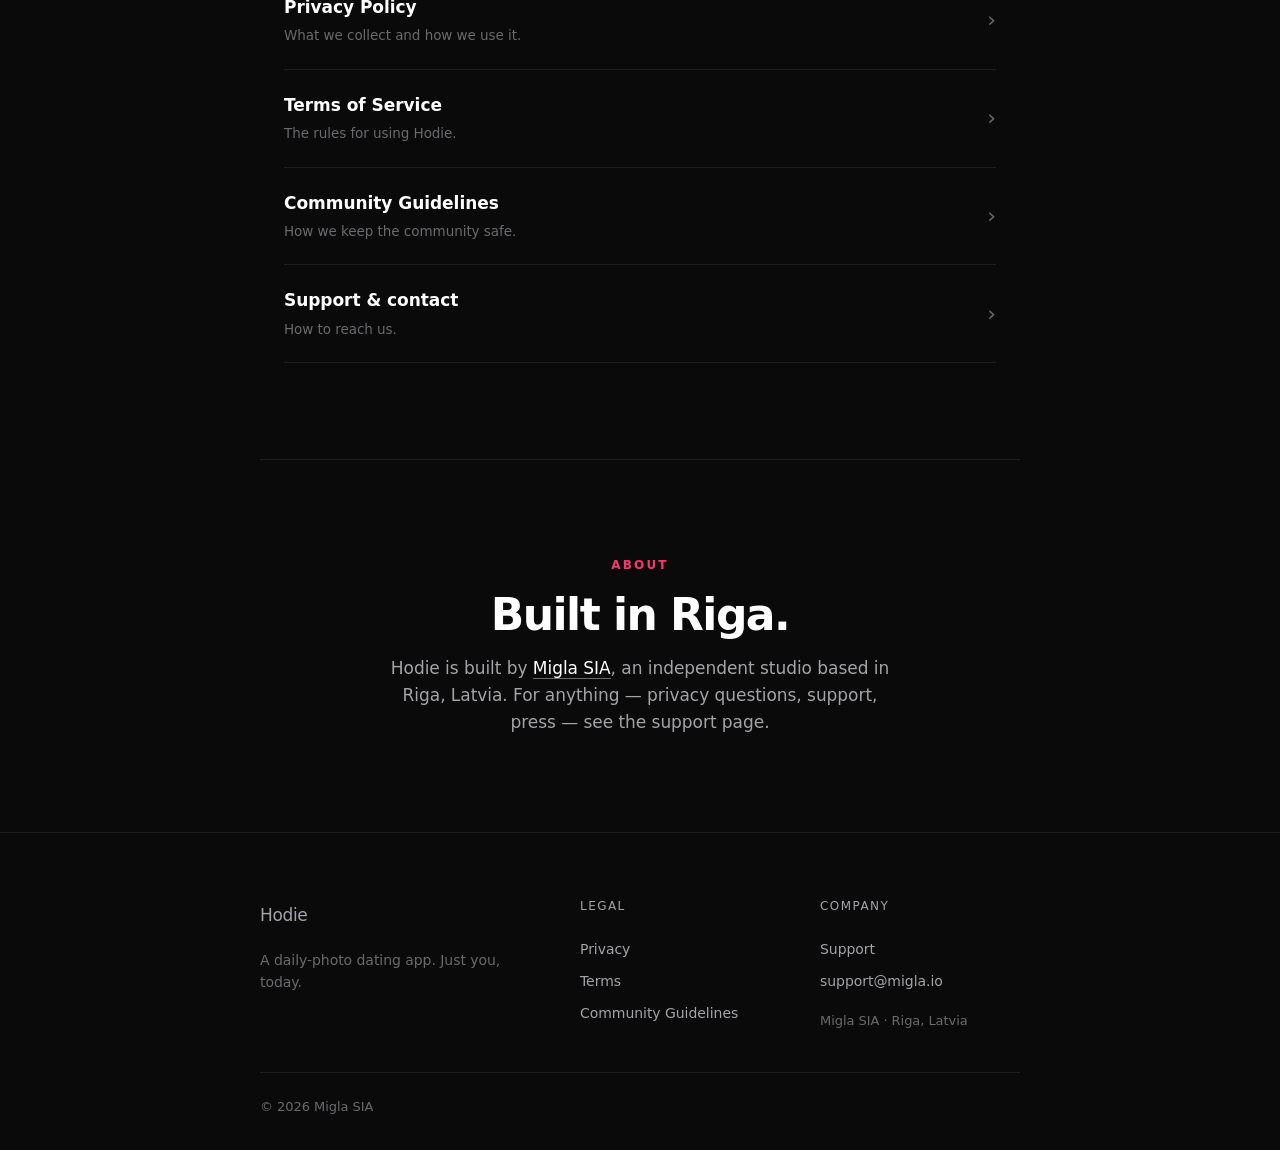
==== commit d35c85eb: "Apple-modern sans typography (drop Fraunces serif) - Remove Fraunces import + serif variable. Use na" ====
--- a/index.html
+++ b/index.html
@@ -12,8 +12,6 @@
   <meta property="og:type" content="website">
   <meta property="og:url" content="https://hodieapp.one/">
   <meta name="twitter:card" content="summary_large_image">
-  <link rel="preconnect" href="https://fonts.googleapis.com">
-  <link rel="preconnect" href="https://fonts.gstatic.com" crossorigin>
   <link rel="icon" href="data:image/svg+xml,%3Csvg xmlns='http://www.w3.org/2000/svg' viewBox='0 0 24 24'%3E%3Cpath d='M12 21s-7-4.35-7-10.5A4.5 4.5 0 0 1 12 6a4.5 4.5 0 0 1 7 4.5C19 16.65 12 21 12 21z' fill='%23ff3370'/%3E%3C/svg%3E">
   <link rel="stylesheet" href="styles.css">
 </head>
--- a/styles.css
+++ b/styles.css
@@ -1,5 +1,3 @@
-@import url('https://fonts.googleapis.com/css2?family=Fraunces:ital,opsz,wght@0,9..144,400..700;1,9..144,400..600&display=swap');
-
 :root {
   --bg: #0a0a0a;
   --surface: #131316;
@@ -11,8 +9,7 @@
   --border: #1d1d20;
   --border-hi: #2c2c30;
   --max: 760px;
-  --serif: 'Fraunces', ui-serif, "Iowan Old Style", Georgia, "Times New Roman", serif;
-  --sans: -apple-system, BlinkMacSystemFont, "SF Pro Display", "SF Pro Text", "Inter", "Segoe UI", Roboto, Helvetica, Arial, sans-serif;
+  --sans: -apple-system, BlinkMacSystemFont, "SF Pro Display", "SF Pro Text", "Segoe UI Variable", "Segoe UI", system-ui, Roboto, Helvetica, Arial, sans-serif;
 }
 
 * { box-sizing: border-box; margin: 0; padding: 0; }
@@ -147,31 +144,26 @@
 }
 
 h1 {
-  font-family: var(--serif);
+  font-family: var(--sans);
   font-size: 48px;
-  font-weight: 500;
-  letter-spacing: -0.03em;
+  font-weight: 700;
+  letter-spacing: -0.032em;
   line-height: 1.05;
   margin-bottom: 16px;
   color: #fff;
-  font-variation-settings: "opsz" 60, "SOFT" 30;
 }
 .hero h1 {
-  font-size: 112px;
-  font-weight: 500;
-  letter-spacing: -0.045em;
-  line-height: 0.95;
+  font-size: 108px;
+  font-weight: 700;
+  letter-spacing: -0.05em;
+  line-height: 0.96;
   margin: 0 auto 32px;
-  max-width: 820px;
-  color: #fff;
-  font-variation-settings: "opsz" 144, "SOFT" 30;
+  max-width: 860px;
+  color: #fff;
 }
 .hero h1 em {
-  font-family: var(--serif);
-  font-style: italic;
-  font-weight: 500;
-  font-variation-settings: "opsz" 144, "SOFT" 100, "WONK" 1;
-  padding-right: 0.01em;
+  font-style: normal;
+  font-weight: 700;
   color: #fff;
 }
 
@@ -242,14 +234,13 @@
 
 /* Body type (legal pages) */
 h2 {
-  font-family: var(--serif);
-  font-size: 30px;
-  font-weight: 500;
+  font-family: var(--sans);
+  font-size: 26px;
+  font-weight: 700;
   letter-spacing: -0.025em;
   margin: 56px 0 16px;
-  line-height: 1.15;
-  color: #fff;
-  font-variation-settings: "opsz" 36, "SOFT" 30;
+  line-height: 1.2;
+  color: #fff;
 }
 h3 {
   font-size: 17px;
@@ -315,16 +306,15 @@
   font-family: var(--sans);
 }
 .section h2 {
-  font-family: var(--serif);
-  font-size: 48px;
-  font-weight: 500;
-  letter-spacing: -0.03em;
-  line-height: 1.05;
+  font-family: var(--sans);
+  font-size: 44px;
+  font-weight: 700;
+  letter-spacing: -0.035em;
+  line-height: 1.08;
   margin: 0 auto 16px;
   max-width: 640px;
   text-align: center;
   color: #fff;
-  font-variation-settings: "opsz" 60, "SOFT" 30;
 }
 .section .section-lead {
   color: var(--text-dim);
@@ -563,7 +553,7 @@
 }
 
 @media (max-width: 900px) {
-  .hero h1 { font-size: 88px; }
+  .hero h1 { font-size: 84px; }
 }
 
 @media (max-width: 700px) {
@@ -571,12 +561,12 @@
 }
 
 @media (max-width: 600px) {
-  .hero h1 { font-size: 56px; }
+  .hero h1 { font-size: 52px; letter-spacing: -0.04em; }
   .hero .wrap { padding-top: 80px; padding-bottom: 88px; }
-  h1 { font-size: 34px; }
-  h2 { font-size: 24px; }
+  h1 { font-size: 32px; }
+  h2 { font-size: 22px; }
   .section { padding-top: 64px; padding-bottom: 64px; }
-  .section h2 { font-size: 32px; }
+  .section h2 { font-size: 32px; letter-spacing: -0.03em; }
   .lead { font-size: 17px; }
   nav { padding: 14px 18px; }
   nav .links { gap: 16px; }
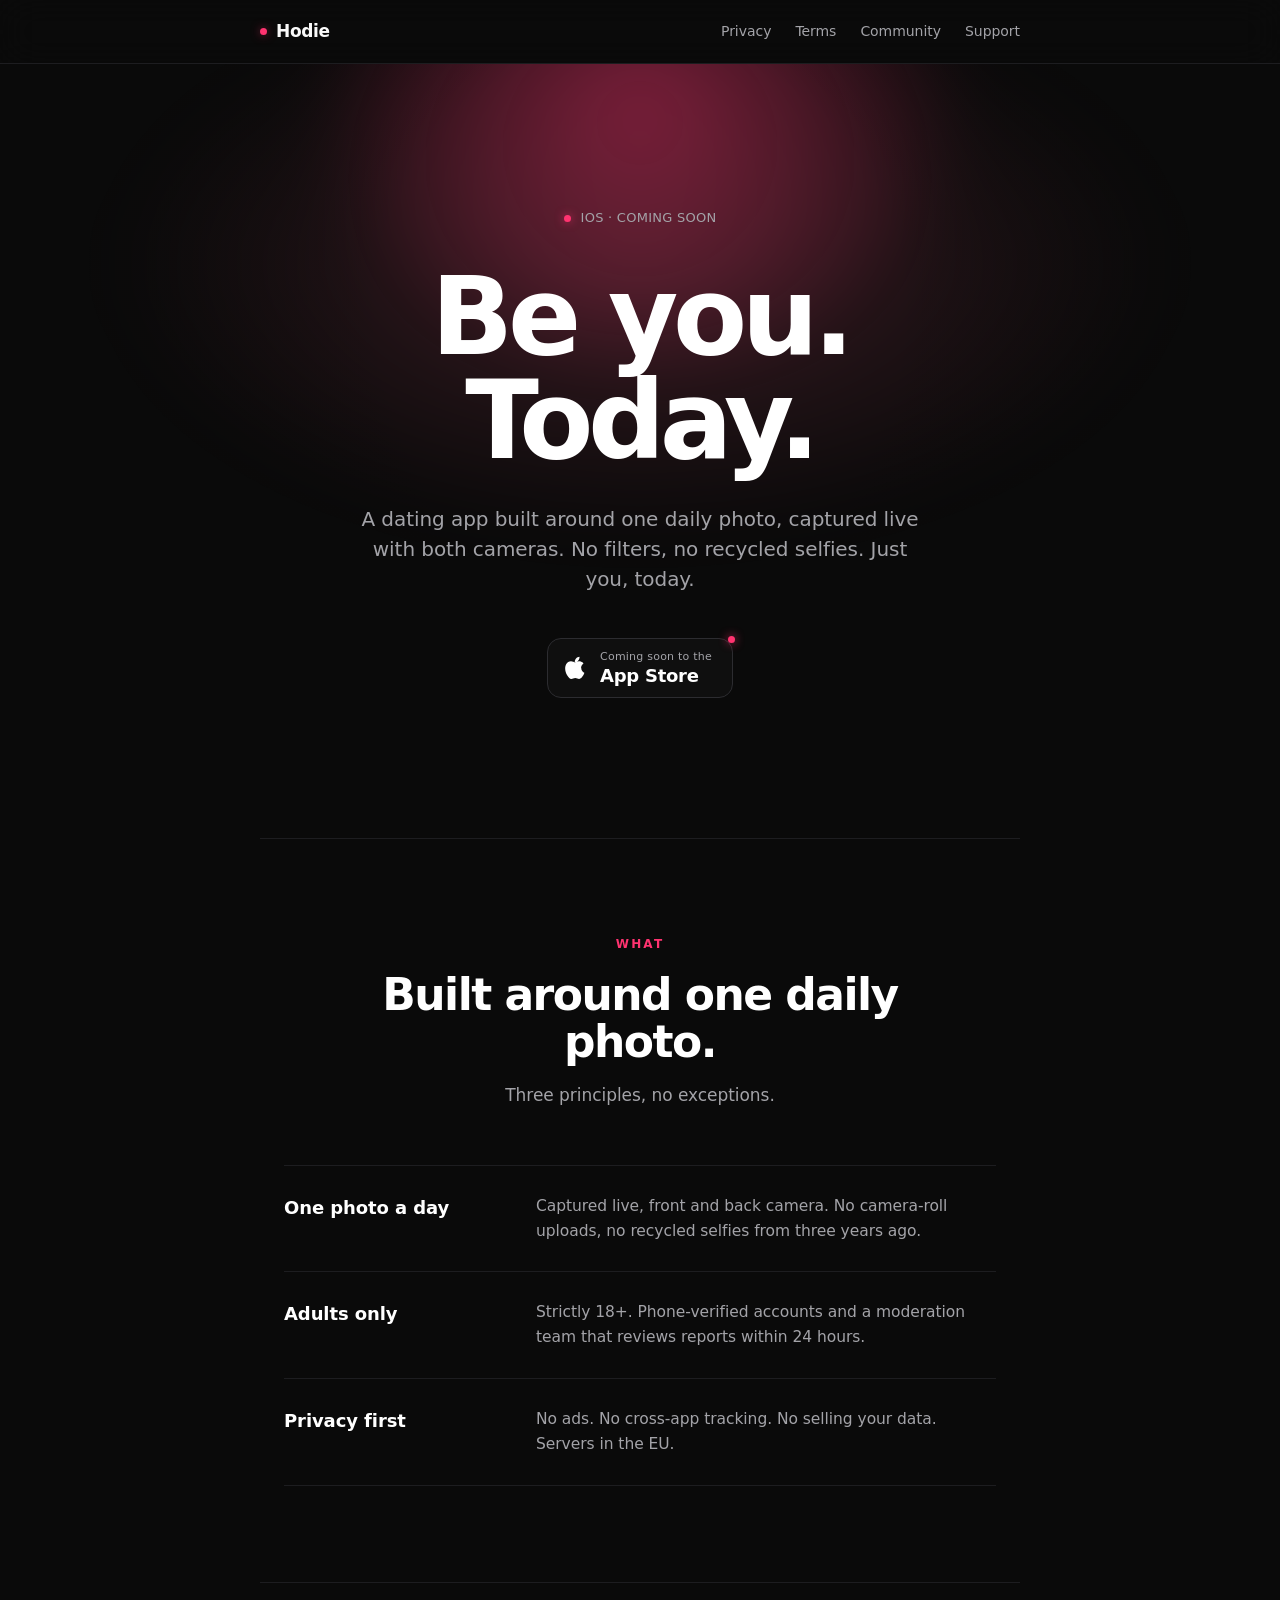
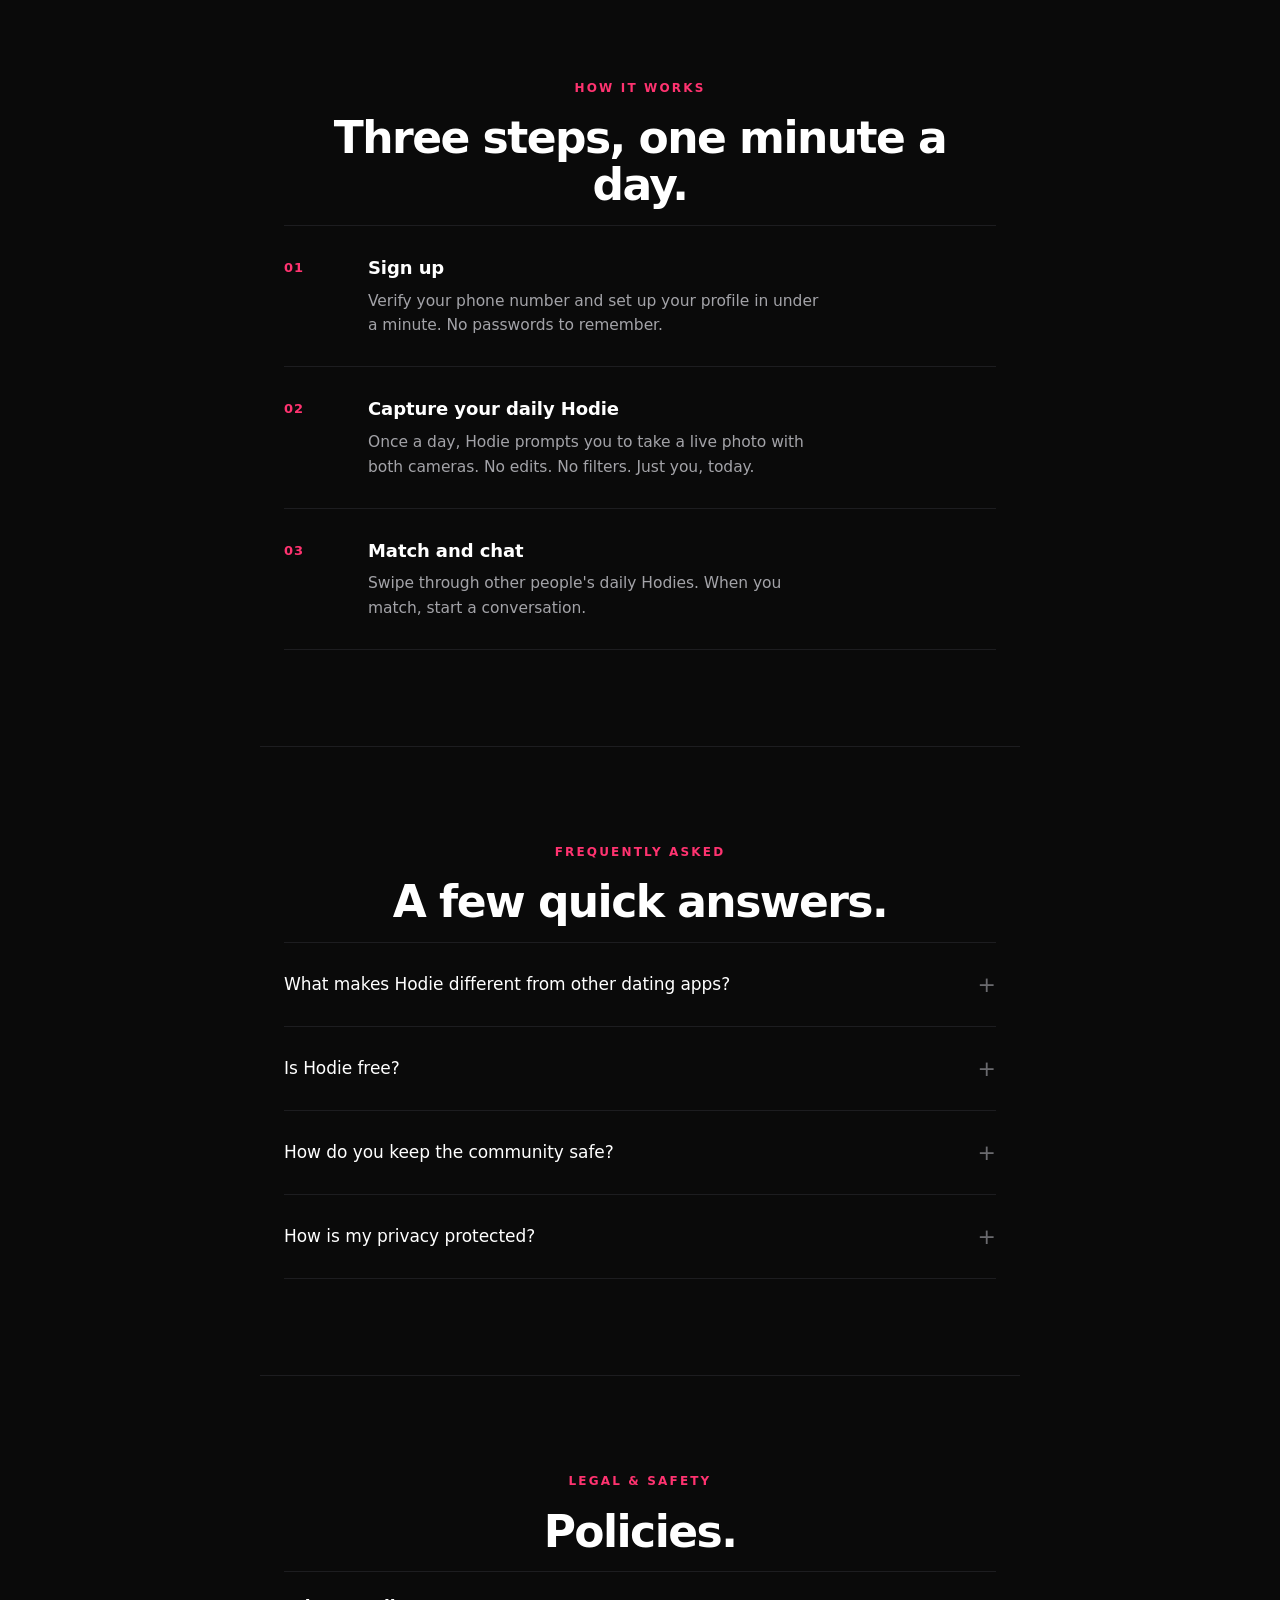
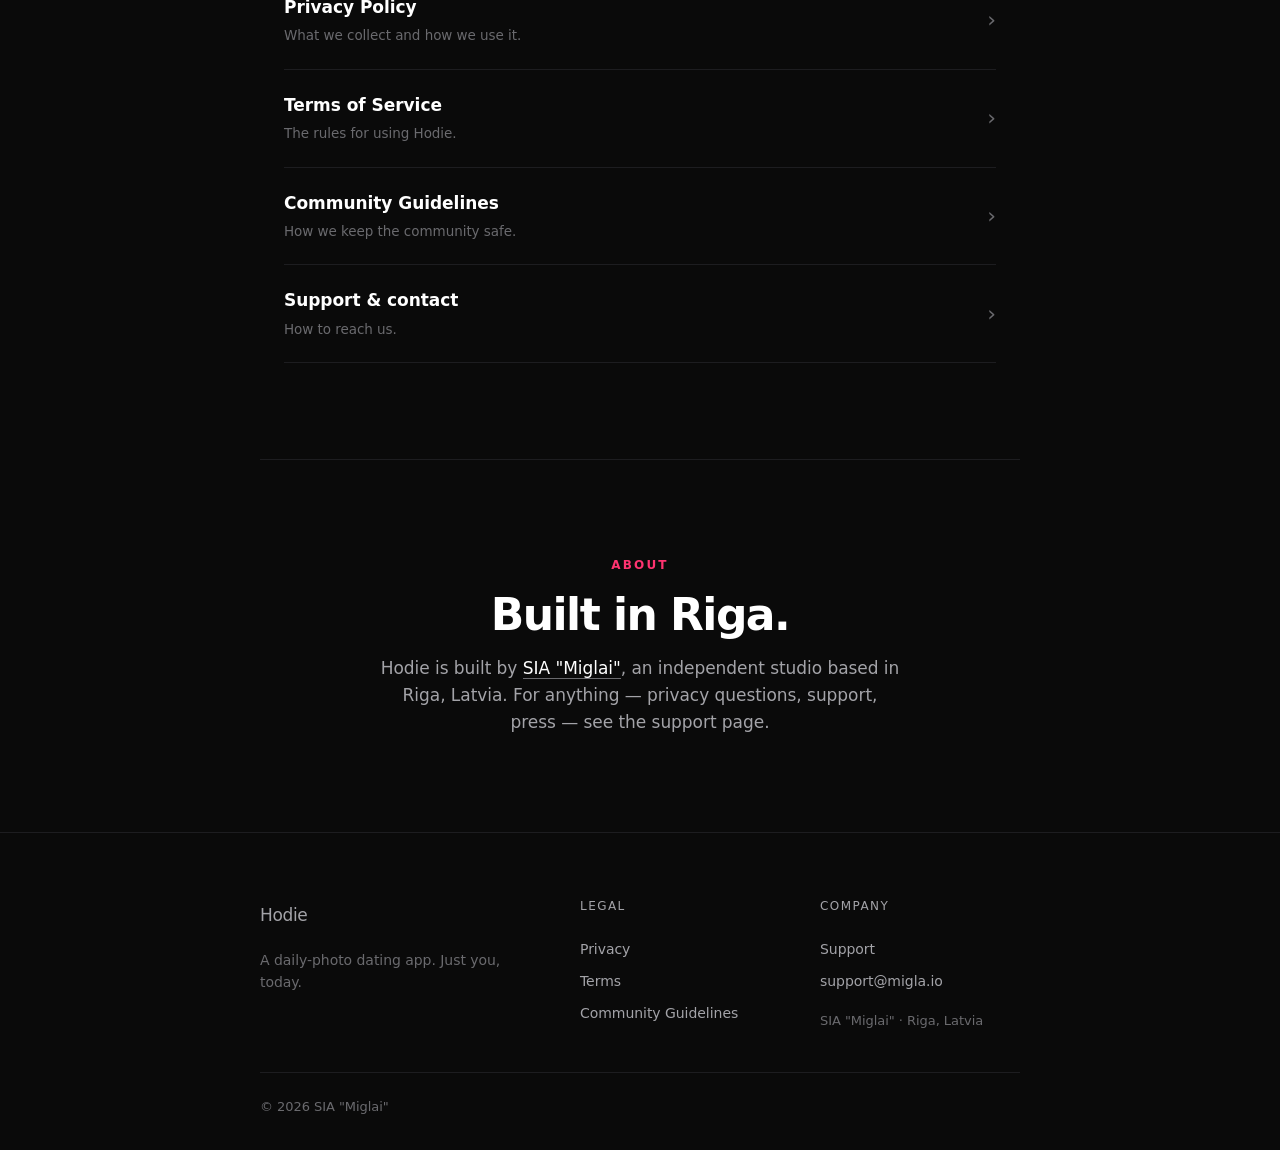
==== commit 206772a1: "Rename operating entity: Migla SIA → SIA "Miglai" Replace across all legal pages, homepage, support," ====
--- a/index.html
+++ b/index.html
@@ -130,7 +130,7 @@
     <div class="wrap section">
       <p class="kicker">About</p>
       <h2>Built in Riga.</h2>
-      <p class="about-p">Hodie is built by <a href="support.html">Migla SIA</a>, an independent studio based in Riga, Latvia. For anything — privacy questions, support, press — see the support page.</p>
+      <p class="about-p">Hodie is built by <a href="support.html">SIA "Miglai"</a>, an independent studio based in Riga, Latvia. For anything — privacy questions, support, press — see the support page.</p>
     </div>
   </main>
 
@@ -150,10 +150,10 @@
         <h4>Company</h4>
         <a href="support.html">Support</a>
         <a href="mailto:support@migla.io">support@migla.io</a>
-        <span class="footer-meta">Migla SIA · Riga, Latvia</span>
+        <span class="footer-meta">SIA "Miglai" · Riga, Latvia</span>
       </div>
     </div>
-    <div class="footer-bottom">© 2026 Migla SIA</div>
+    <div class="footer-bottom">© 2026 SIA "Miglai"</div>
   </footer>
 </body>
 </html>
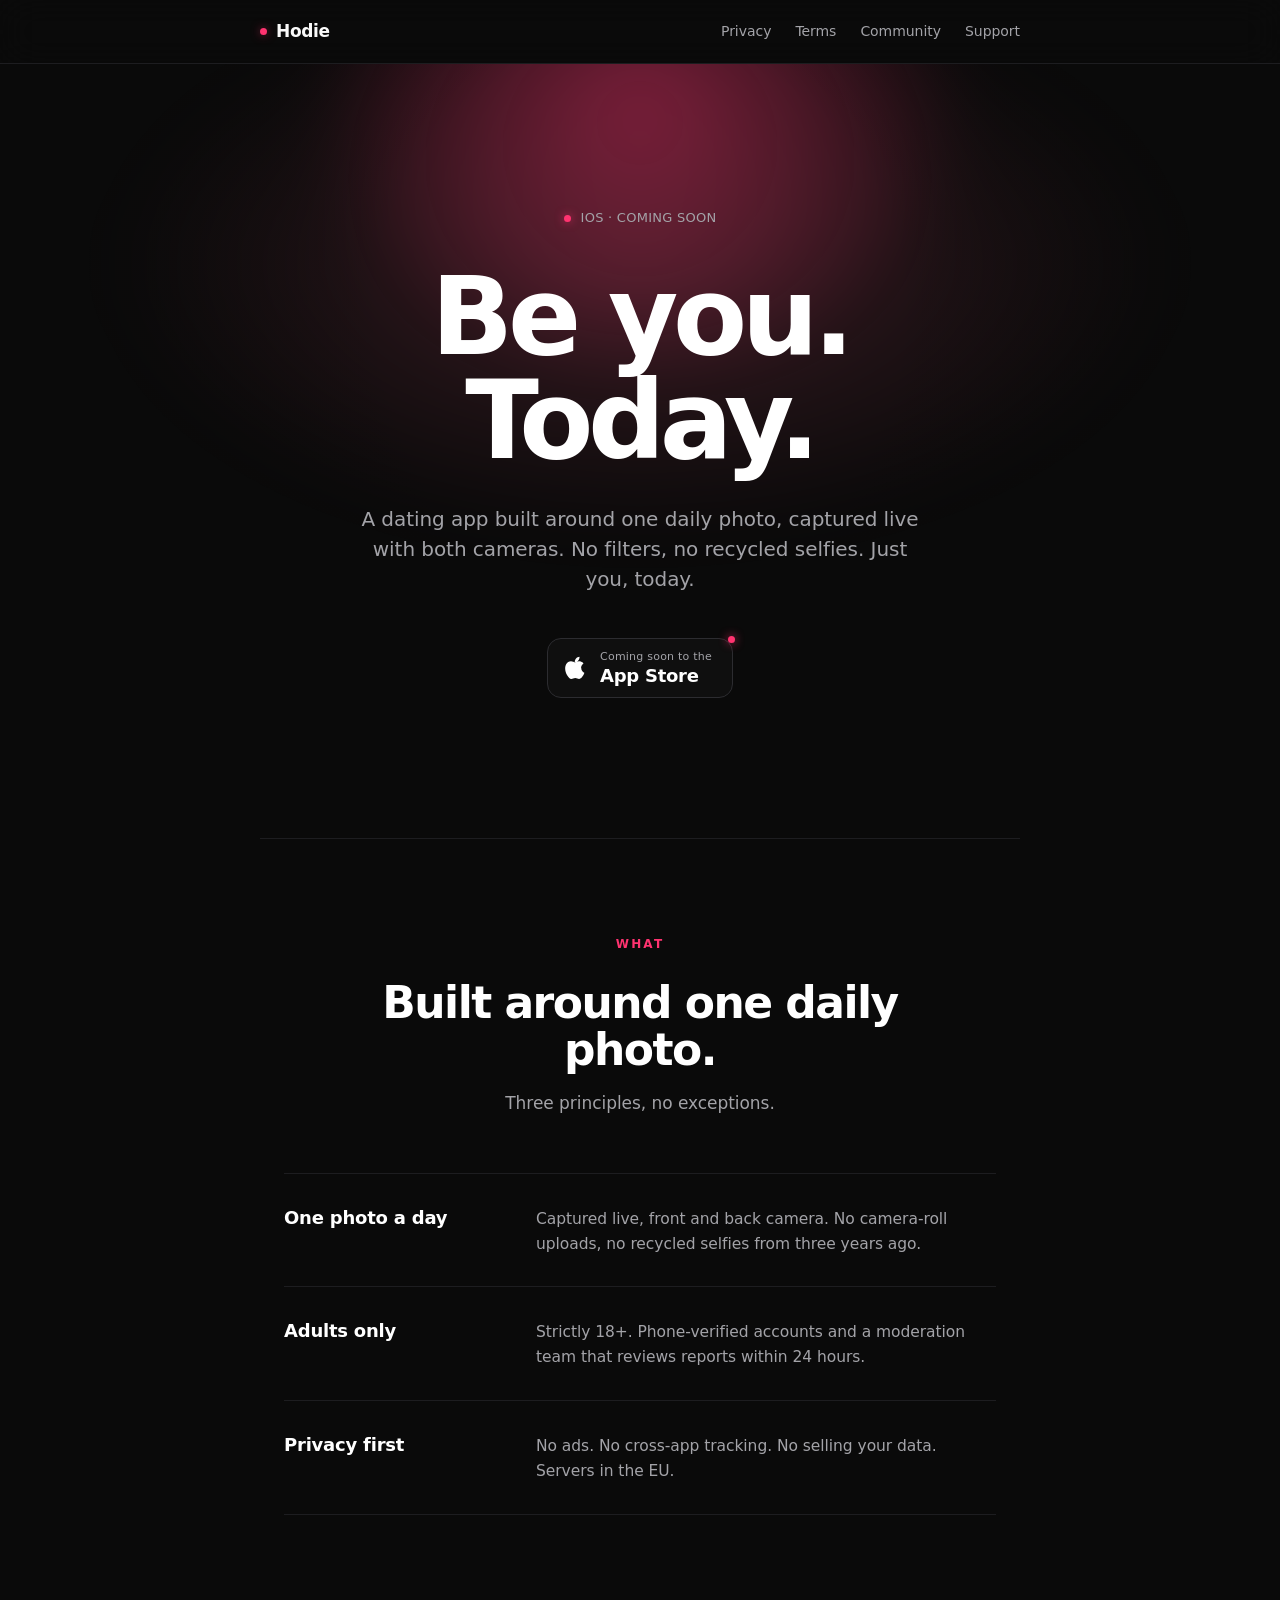
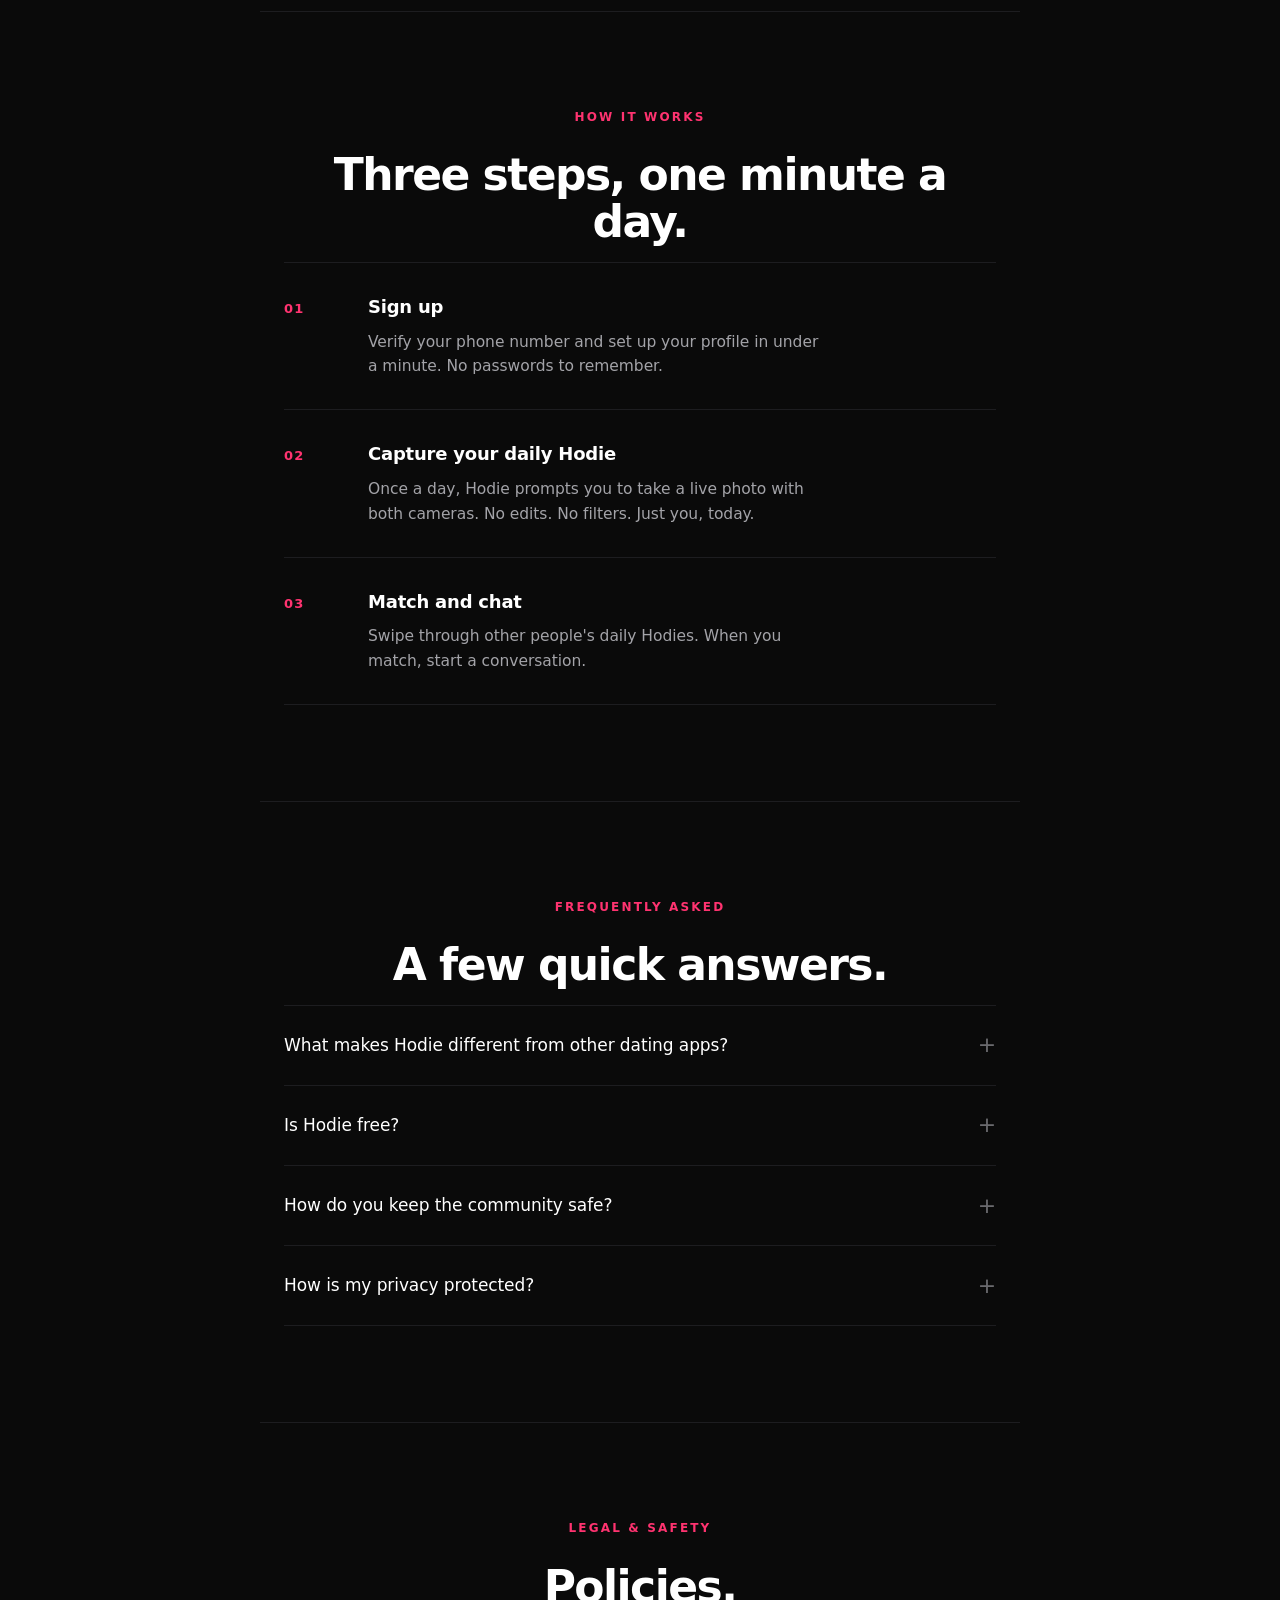
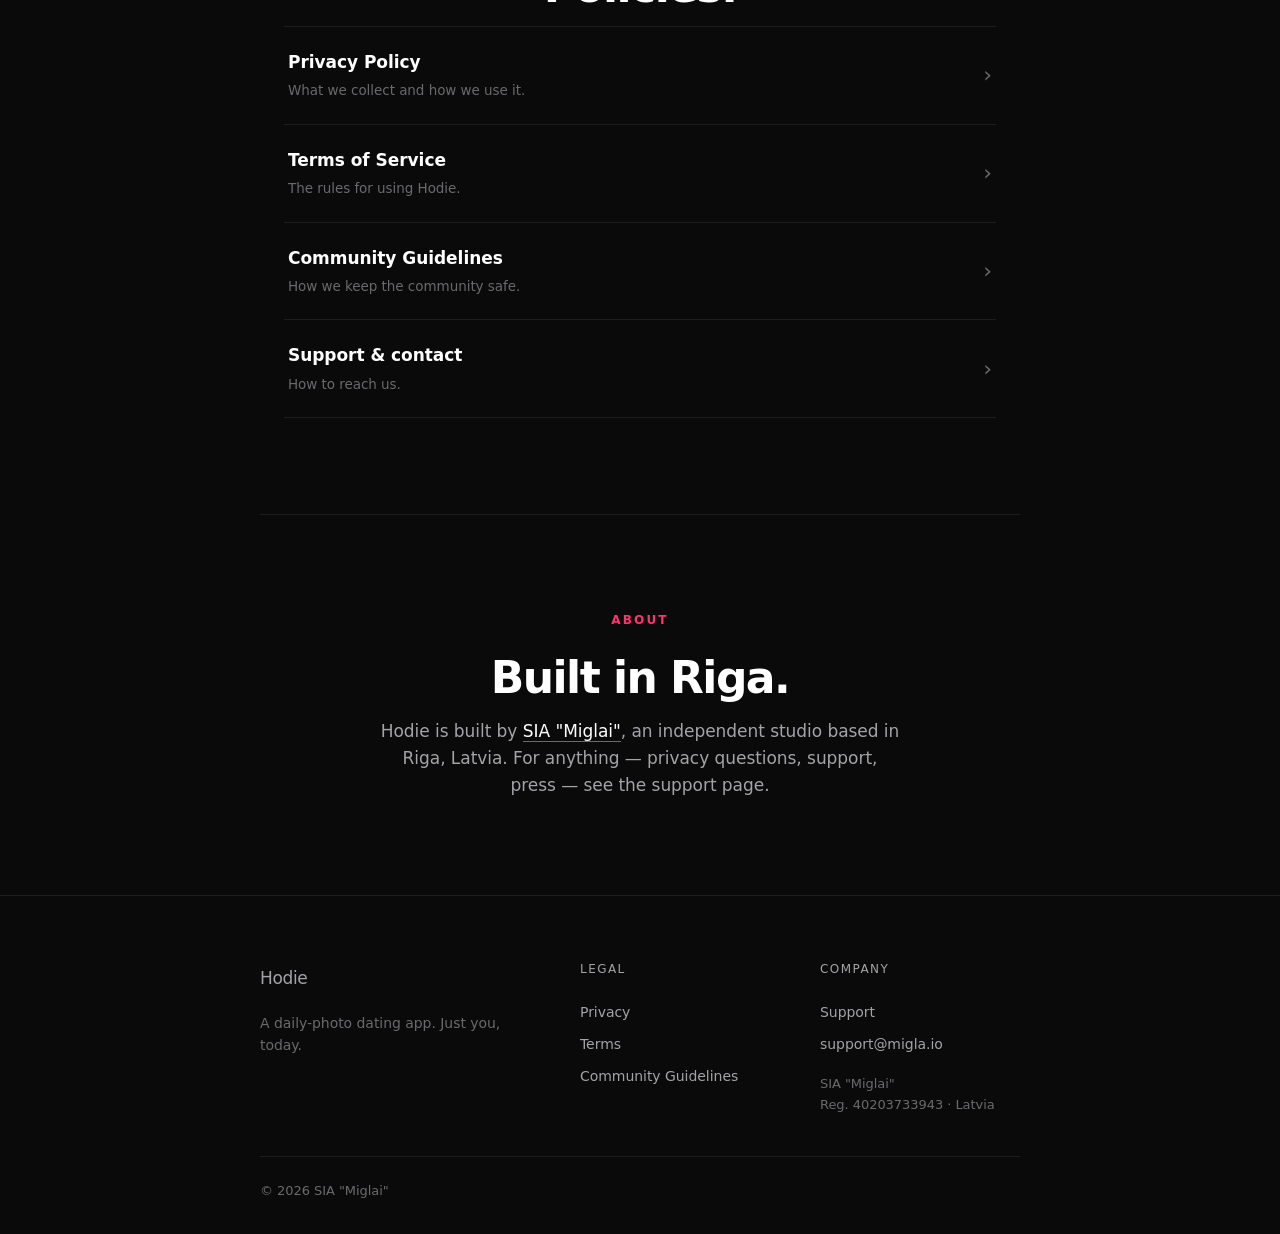
==== commit 5dc6b3b1: "Add full legal entity disclosure for App Review / EU compliance Pulled from Latvian commercial regis" ====
--- a/index.html
+++ b/index.html
@@ -150,7 +150,7 @@
         <h4>Company</h4>
         <a href="support.html">Support</a>
         <a href="mailto:support@migla.io">support@migla.io</a>
-        <span class="footer-meta">SIA "Miglai" · Riga, Latvia</span>
+        <span class="footer-meta">SIA "Miglai"<br>Reg. 40203733943 · Latvia</span>
       </div>
     </div>
     <div class="footer-bottom">© 2026 SIA "Miglai"</div>
--- a/styles.css
+++ b/styles.css
@@ -27,12 +27,20 @@
   letter-spacing: -0.003em;
 }
 
-a { color: var(--text); text-decoration: none; transition: color 0.15s ease; }
+a { color: var(--text); text-decoration: none; transition: color 0.18s ease; }
 a:hover { color: var(--accent); }
 
 img, svg { max-width: 100%; display: block; }
 
 ::selection { background: rgba(255, 51, 112, 0.3); color: #fff; }
+
+:focus-visible {
+  outline: 2px solid var(--accent);
+  outline-offset: 3px;
+  border-radius: 2px;
+}
+
+h1, h2, h3 { scroll-margin-top: 80px; }
 
 /* Nav */
 nav {
@@ -77,8 +85,10 @@
   color: var(--text-dim);
   font-size: 14px;
   font-weight: 500;
+  transition: color 0.18s ease;
 }
 nav .links a:hover { color: var(--text); }
+nav .links a.active { color: var(--text); }
 
 /* Layout */
 .wrap {
@@ -232,22 +242,23 @@
   right: -3px;
 }
 
-/* Body type (legal pages) */
+/* Body type (legal / docs pages) */
 h2 {
   font-family: var(--sans);
   font-size: 26px;
   font-weight: 700;
-  letter-spacing: -0.025em;
-  margin: 56px 0 16px;
+  letter-spacing: -0.028em;
+  margin: 60px 0 18px;
   line-height: 1.2;
   color: #fff;
+  padding-top: 8px;
 }
 h3 {
   font-size: 17px;
   font-weight: 600;
-  margin: 28px 0 10px;
-  color: #fff;
-  letter-spacing: -0.005em;
+  margin: 32px 0 12px;
+  color: #fff;
+  letter-spacing: -0.012em;
 }
 p { margin-bottom: 16px; color: var(--text); }
 ul, ol { padding-left: 22px; margin-bottom: 18px; }
@@ -255,8 +266,8 @@
 strong { color: #fff; font-weight: 600; }
 hr { border: 0; border-top: 1px solid var(--border); margin: 36px 0; }
 
-main p a, main li a { color: var(--accent); }
-main p a:hover, main li a:hover { text-decoration: underline; color: var(--accent-bright); }
+main p a, main li a { color: var(--accent); transition: color 0.18s ease; }
+main p a:hover, main li a:hover { text-decoration: underline; color: var(--accent-bright); text-underline-offset: 2px; }
 
 table {
   width: 100%;
@@ -331,8 +342,9 @@
   display: grid;
   grid-template-columns: 220px 1fr;
   gap: 32px;
-  padding: 28px 0;
+  padding: 30px 0;
   border-bottom: 1px solid var(--border);
+  align-items: baseline;
 }
 .features .row:first-child { border-top: 1px solid var(--border); }
 .features .row h3 {
@@ -340,12 +352,14 @@
   font-size: 18px;
   font-weight: 600;
   color: #fff;
+  letter-spacing: -0.012em;
 }
 .features .row p {
   margin: 0;
   color: var(--text-dim);
   font-size: 15.5px;
   max-width: 460px;
+  line-height: 1.6;
 }
 
 /* Steps */
@@ -359,40 +373,45 @@
   display: grid;
   grid-template-columns: 60px 1fr;
   gap: 24px;
-  padding: 28px 0;
+  padding: 30px 0;
   border-bottom: 1px solid var(--border);
   margin: 0;
+  align-items: baseline;
 }
 .steps li:first-child { border-top: 1px solid var(--border); }
 .step-num {
   color: var(--accent);
   font-size: 13px;
   font-weight: 600;
-  letter-spacing: 0.08em;
-  padding-top: 4px;
+  letter-spacing: 0.1em;
+  padding-top: 2px;
   font-variant-numeric: tabular-nums;
 }
 .steps h3 {
-  margin: 0 0 6px;
+  margin: 0 0 8px;
   font-size: 18px;
   font-weight: 600;
   color: #fff;
+  letter-spacing: -0.012em;
 }
 .steps p {
   margin: 0;
   color: var(--text-dim);
   font-size: 15.5px;
   max-width: 460px;
+  line-height: 1.6;
 }
 
 /* FAQ */
 .faq details {
   border-bottom: 1px solid var(--border);
+  transition: border-color 0.25s ease;
 }
 .faq details:first-child { border-top: 1px solid var(--border); }
+.faq details[open] { border-color: var(--border-hi); }
 .faq summary {
   cursor: pointer;
-  padding: 24px 0;
+  padding: 26px 0;
   font-weight: 500;
   font-size: 17px;
   list-style: none;
@@ -401,28 +420,38 @@
   align-items: center;
   gap: 16px;
   color: #fff;
-}
+  transition: color 0.18s ease;
+  letter-spacing: -0.005em;
+}
+.faq summary:hover { color: var(--accent); }
 .faq summary::-webkit-details-marker { display: none; }
 .faq summary::after {
   content: "+";
   font-size: 22px;
   color: var(--text-faint);
   font-weight: 300;
-  transition: transform 0.2s ease, color 0.2s ease;
+  transition: transform 0.3s cubic-bezier(0.2, 0.8, 0.2, 1), color 0.18s ease;
   flex-shrink: 0;
-}
+  line-height: 1;
+}
+.faq summary:hover::after { color: var(--text); }
 .faq details[open] summary::after {
   transform: rotate(45deg);
   color: var(--accent);
 }
 .faq details > p {
-  padding: 0 0 26px;
+  padding: 0 0 28px;
   color: var(--text-dim);
   font-size: 15.5px;
   margin: 0;
   max-width: 580px;
+  animation: faqOpen 0.3s ease-out;
 }
 .faq details > p a { color: var(--accent); }
+@keyframes faqOpen {
+  from { opacity: 0; transform: translateY(-4px); }
+  to { opacity: 1; transform: translateY(0); }
+}
 
 /* Link list */
 .link-list {
@@ -435,25 +464,26 @@
   display: flex;
   justify-content: space-between;
   align-items: center;
-  padding: 22px 0;
+  padding: 22px 4px;
   border-bottom: 1px solid var(--border);
   color: var(--text);
   font-weight: 500;
   font-size: 17px;
   gap: 16px;
+  transition: padding 0.22s ease;
 }
 .link-list li:first-child a { border-top: 1px solid var(--border); }
-.link-list a:hover { color: var(--text); }
+.link-list a:hover { color: var(--text); padding-left: 10px; }
 .link-list a:hover strong { color: var(--accent); }
-.link-list a strong { color: #fff; font-weight: 600; }
+.link-list a strong { color: #fff; font-weight: 600; transition: color 0.18s ease; }
 .link-list .arrow {
   color: var(--text-faint);
   font-size: 22px;
-  transition: color 0.15s ease, transform 0.15s ease;
+  transition: color 0.18s ease, transform 0.25s cubic-bezier(0.2, 0.8, 0.2, 1);
   flex-shrink: 0;
   line-height: 1;
 }
-.link-list a:hover .arrow { color: var(--accent); transform: translateX(4px); }
+.link-list a:hover .arrow { color: var(--accent); transform: translateX(5px); }
 .link-list .desc {
   color: var(--text-faint);
   font-size: 13.5px;
@@ -468,12 +498,13 @@
   padding: 0;
 }
 .contact-list li {
-  padding: 18px 0;
+  padding: 20px 0;
   border-bottom: 1px solid var(--border);
   display: flex;
   justify-content: space-between;
   flex-wrap: wrap;
   gap: 12px;
+  align-items: baseline;
 }
 .contact-list li:first-child { border-top: 1px solid var(--border); }
 .contact-list li:last-child { border-bottom: 1px solid var(--border); }
@@ -520,8 +551,10 @@
   display: block;
   padding: 5px 0;
   font-weight: 400;
-}
-.footer-grid a:hover { color: var(--text); }
+  transition: color 0.18s ease, transform 0.22s ease;
+}
+.footer-grid a:not(.logo):hover { color: var(--text); transform: translateX(2px); }
+.footer-grid a.logo:hover { color: var(--text); }
 .footer-tag {
   color: var(--text-faint);
   margin-top: 14px;
@@ -550,6 +583,15 @@
 @keyframes appear {
   from { opacity: 0; }
   to { opacity: 1; }
+}
+
+@media (prefers-reduced-motion: reduce) {
+  *, *::before, *::after {
+    animation-duration: 0.01ms !important;
+    animation-iteration-count: 1 !important;
+    transition-duration: 0.01ms !important;
+    scroll-behavior: auto !important;
+  }
 }
 
 @media (max-width: 900px) {
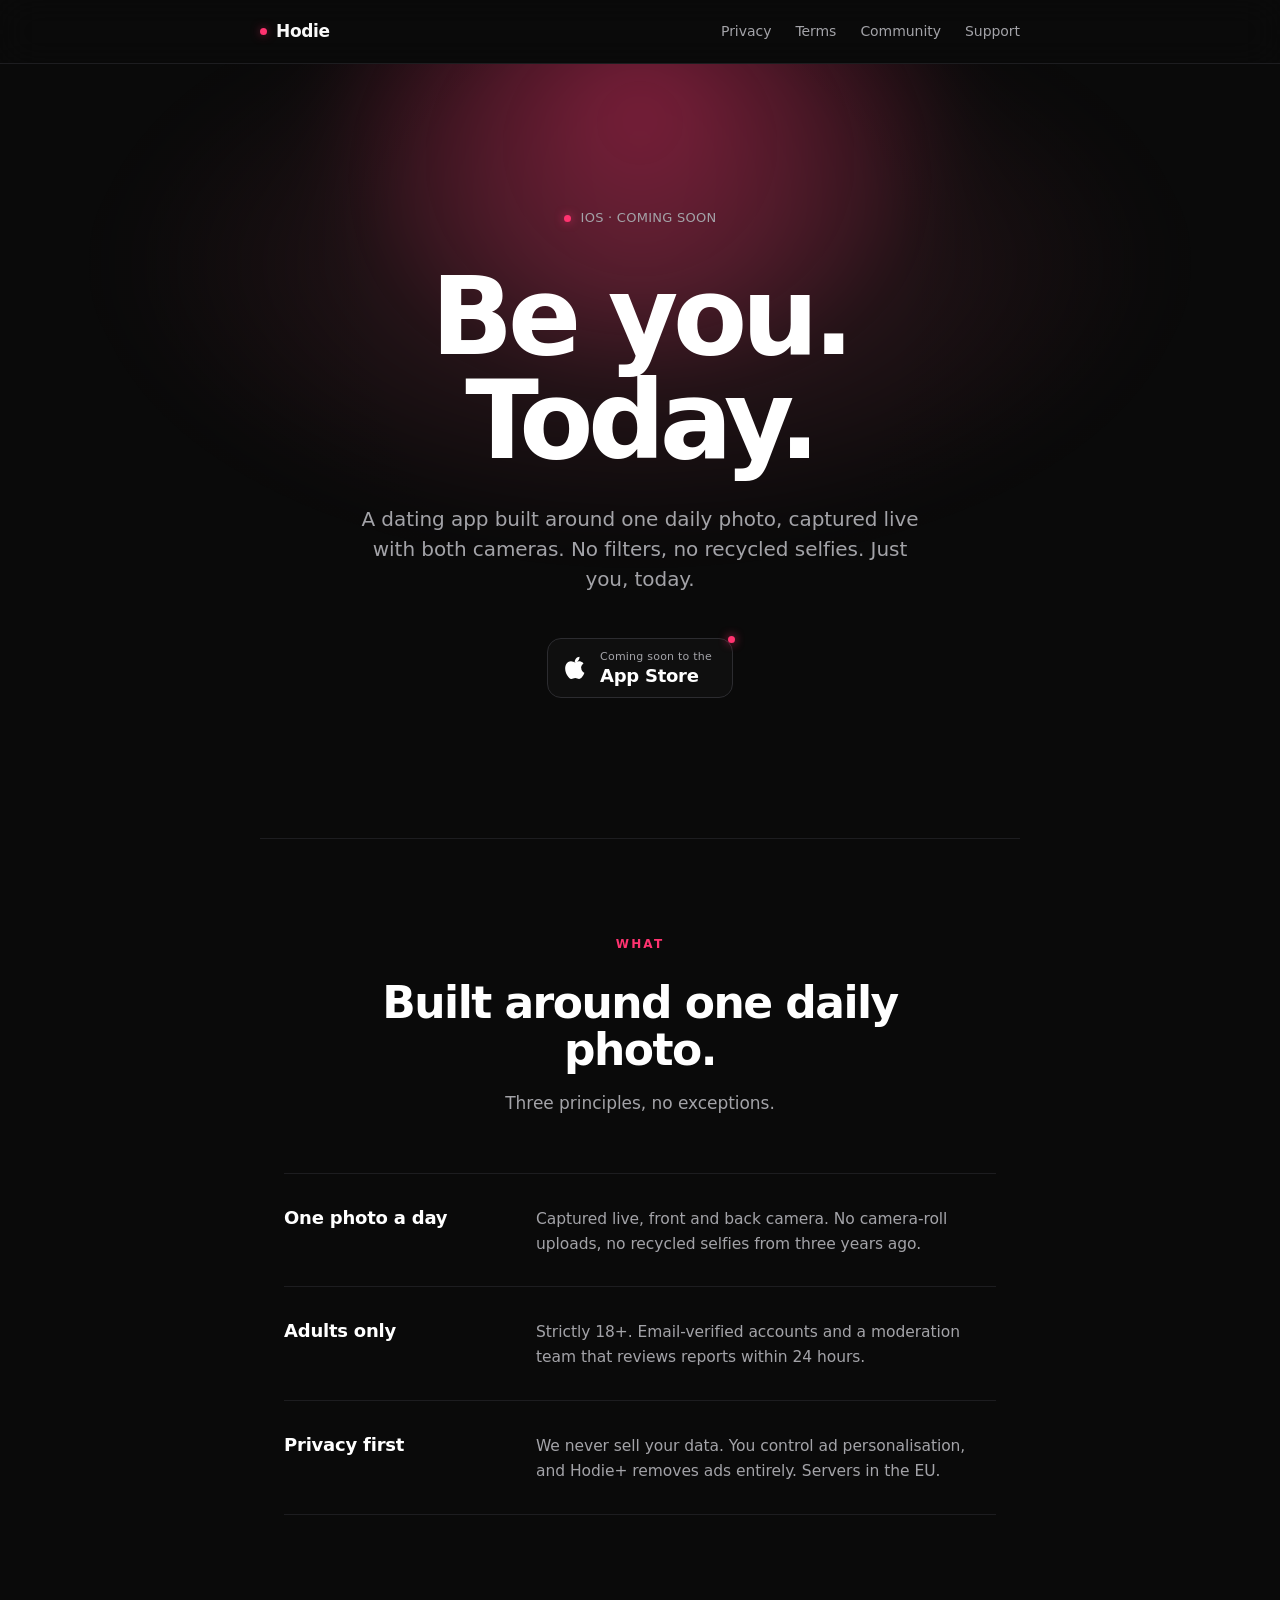
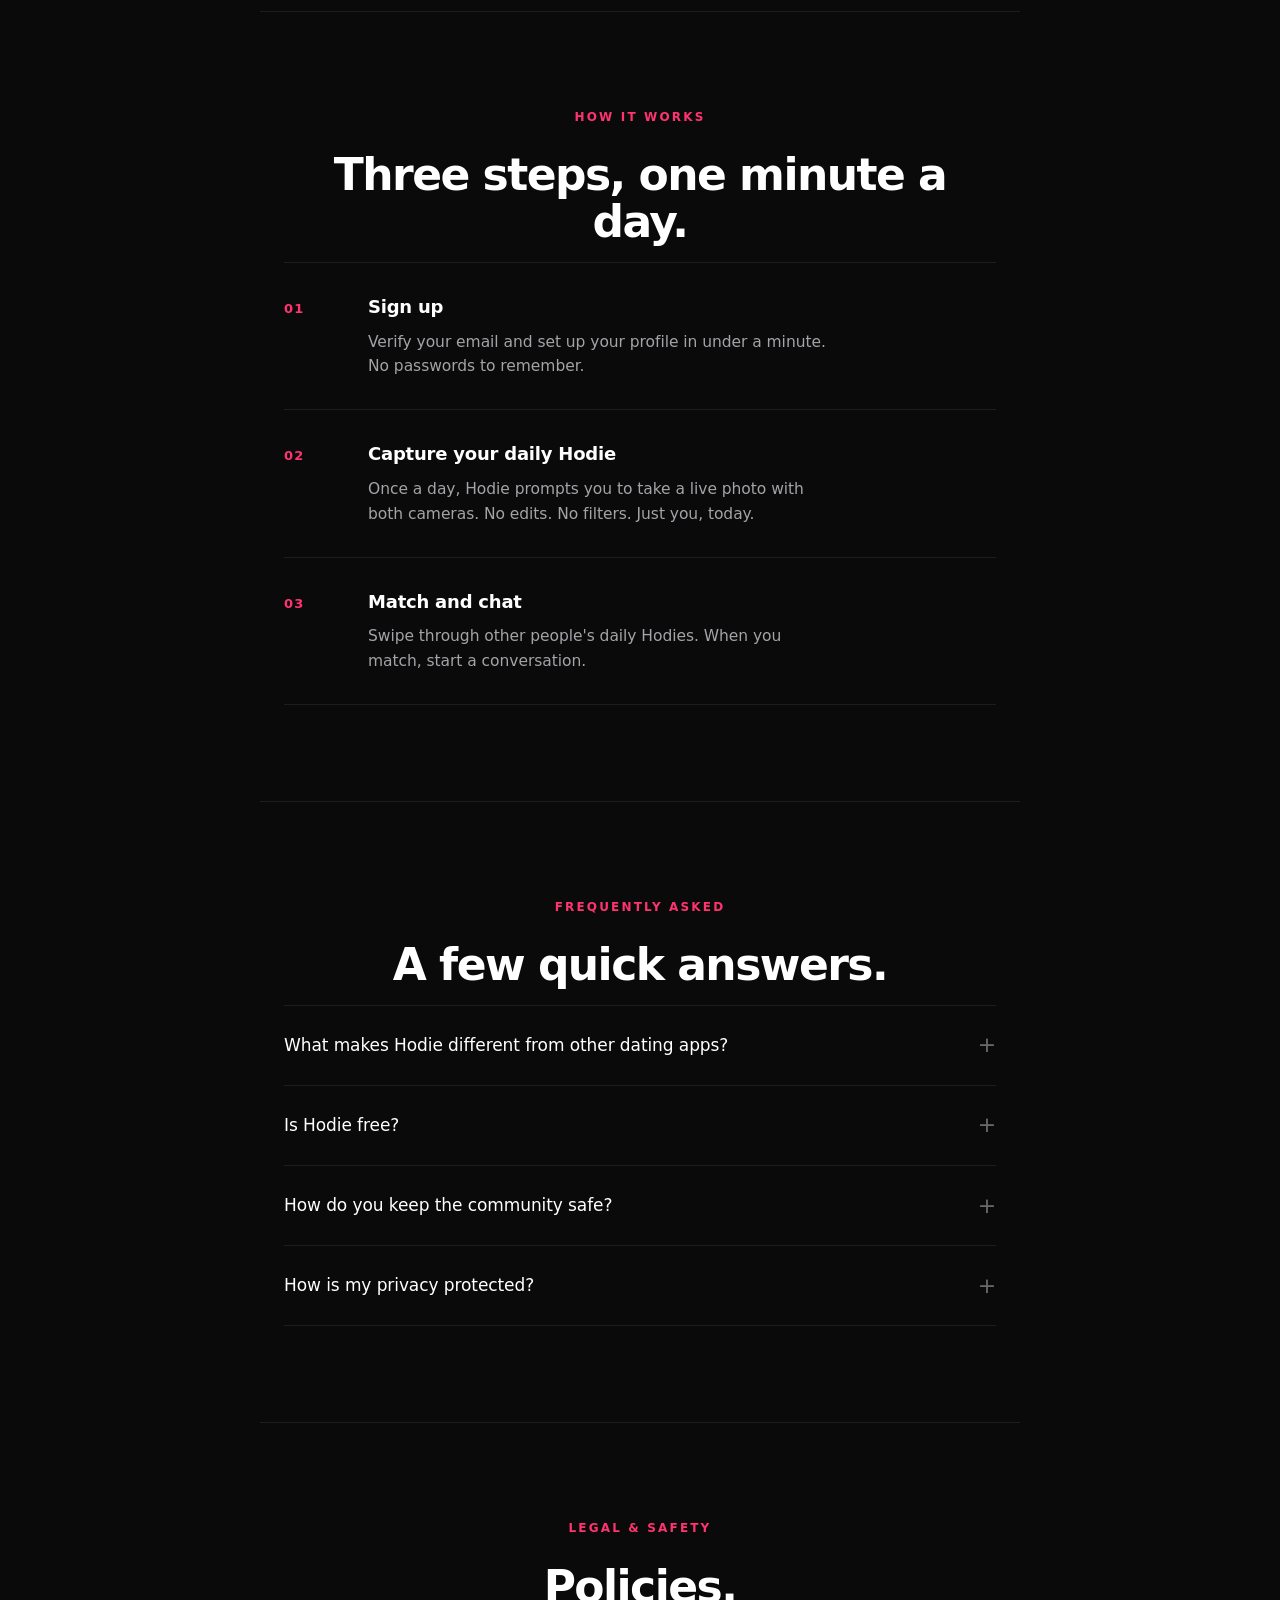
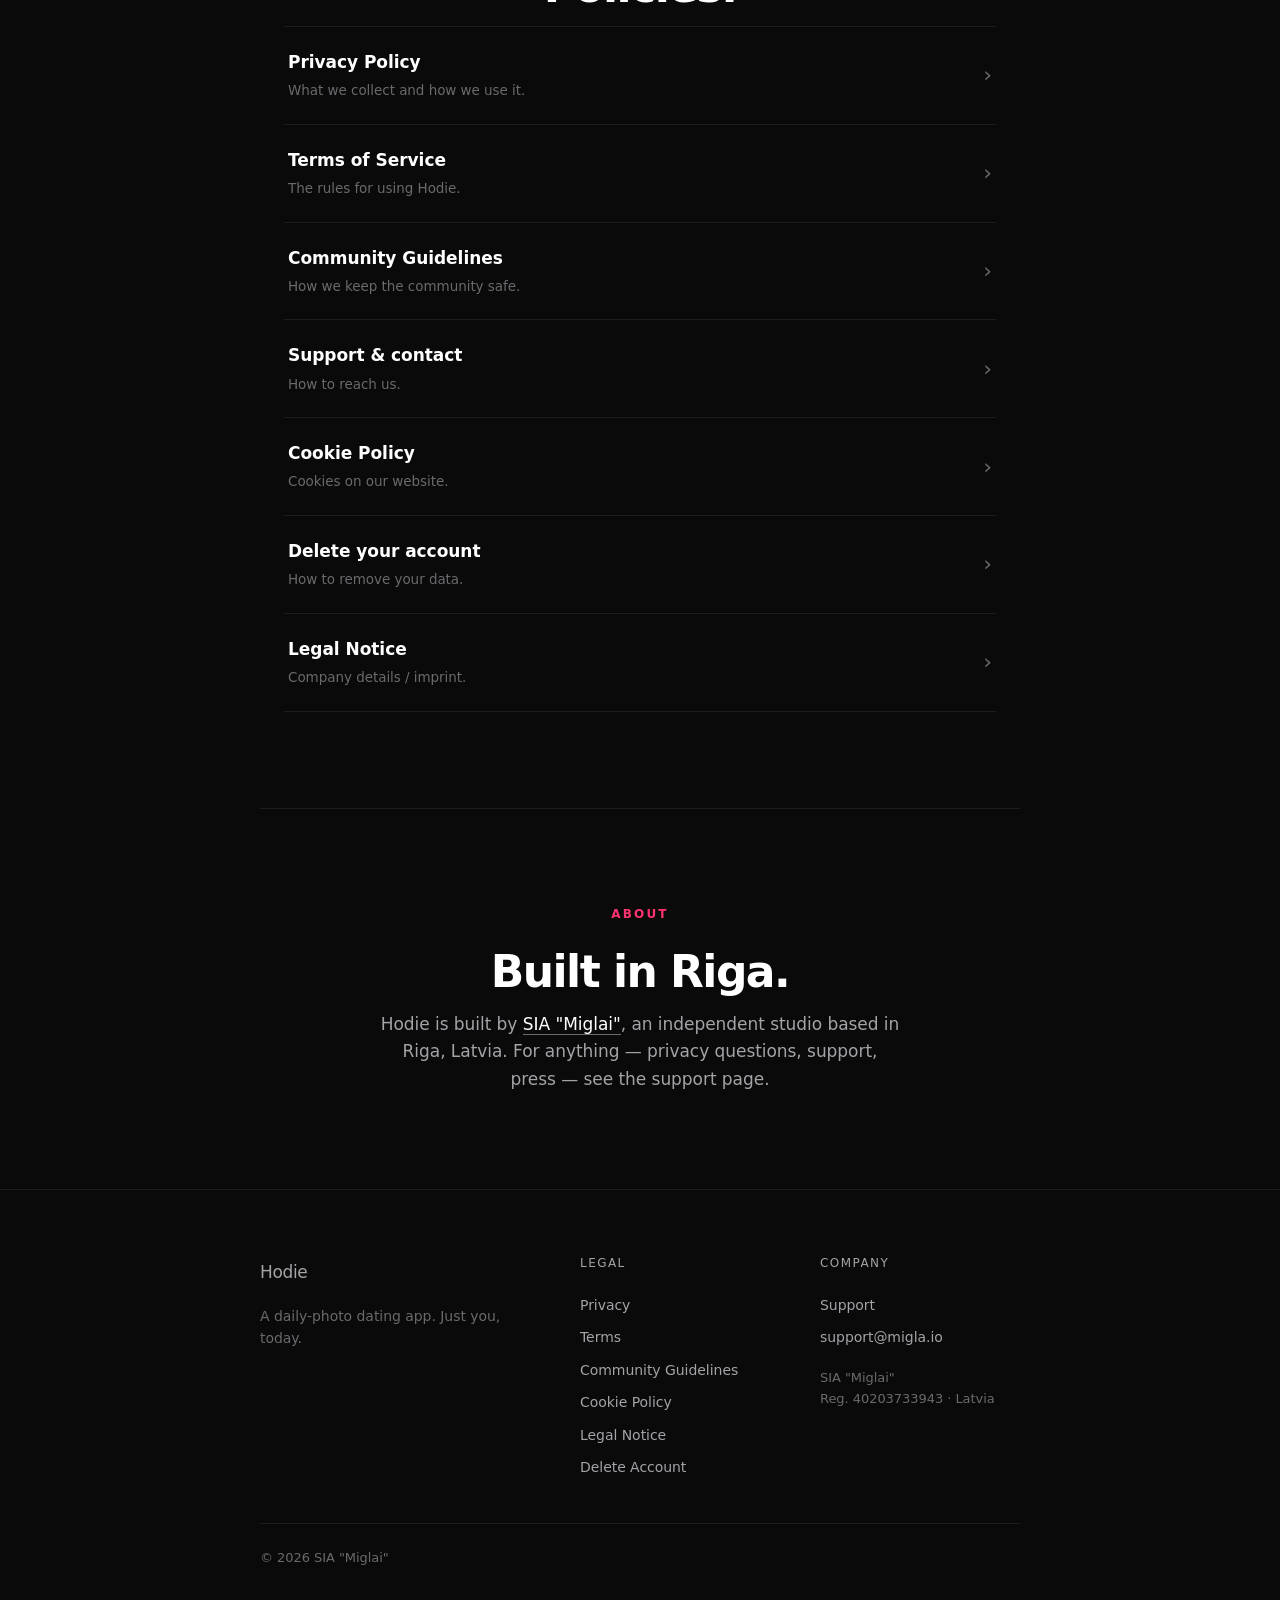
==== commit 941fb545: "Sitewide: email login (not phone/SMS) + accurate ads/tracking wording Brought the homepage, support " ====
--- a/index.html
+++ b/index.html
@@ -6,11 +6,11 @@
   <title>Hodie — Be you. Today.</title>
   <meta name="description" content="Hodie is a daily-photo dating app for iOS. One photo a day, captured live. Just you, today.">
   <meta name="theme-color" content="#0a0a0a">
-  <link rel="canonical" href="https://hodieapp.one/">
+  <link rel="canonical" href="https://www.hodieapp.one/">
   <meta property="og:title" content="Hodie — Be you. Today.">
   <meta property="og:description" content="A daily-photo dating app. One photo, captured live. Just you, today.">
   <meta property="og:type" content="website">
-  <meta property="og:url" content="https://hodieapp.one/">
+  <meta property="og:url" content="https://www.hodieapp.one/">
   <meta name="twitter:card" content="summary_large_image">
   <link rel="icon" href="data:image/svg+xml,%3Csvg xmlns='http://www.w3.org/2000/svg' viewBox='0 0 24 24'%3E%3Cpath d='M12 21s-7-4.35-7-10.5A4.5 4.5 0 0 1 12 6a4.5 4.5 0 0 1 7 4.5C19 16.65 12 21 12 21z' fill='%23ff3370'/%3E%3C/svg%3E">
   <link rel="stylesheet" href="styles.css">
@@ -56,11 +56,11 @@
         </div>
         <div class="row">
           <h3>Adults only</h3>
-          <p>Strictly 18+. Phone-verified accounts and a moderation team that reviews reports within 24 hours.</p>
+          <p>Strictly 18+. Email-verified accounts and a moderation team that reviews reports within 24 hours.</p>
         </div>
         <div class="row">
           <h3>Privacy first</h3>
-          <p>No ads. No cross-app tracking. No selling your data. Servers in the EU.</p>
+          <p>We never sell your data. You control ad personalisation, and Hodie+ removes ads entirely. Servers in the EU.</p>
         </div>
       </div>
     </div>
@@ -73,7 +73,7 @@
           <span class="step-num">01</span>
           <div>
             <h3>Sign up</h3>
-            <p>Verify your phone number and set up your profile in under a minute. No passwords to remember.</p>
+            <p>Verify your email and set up your profile in under a minute. No passwords to remember.</p>
           </div>
         </li>
         <li>
@@ -103,15 +103,15 @@
         </details>
         <details>
           <summary>Is Hodie free?</summary>
-          <p>Yes. The core features — daily photos, swiping, matching, and messaging — are free and have no ads. Optional Hodie+ and Hodie Gold subscriptions unlock advanced features like seeing who liked you, unlimited swipes, and Spotlights.</p>
+          <p>Yes. The core features — daily photos, swiping, matching, and messaging — are free. The free version is ad-supported; Hodie+ and Hodie Gold remove ads and unlock advanced features like seeing who liked you, unlimited swipes, and Spotlights.</p>
         </details>
         <details>
           <summary>How do you keep the community safe?</summary>
-          <p>Every account is phone-verified. Our moderation team reviews reports within 24 hours. You can block or report any user with one tap. Read more in our <a href="community-guidelines.html">Community Guidelines</a>.</p>
+          <p>Every account is email-verified. Our moderation team reviews reports within 24 hours. You can block or report any user with one tap. Read more in our <a href="community-guidelines.html">Community Guidelines</a>.</p>
         </details>
         <details>
           <summary>How is my privacy protected?</summary>
-          <p>We don't sell your data, don't run ads, and don't track you across other apps. Servers are in the EU. You can export or delete your data anytime in Settings. Full details in our <a href="privacy.html">Privacy Policy</a>.</p>
+          <p>We never sell your data. The free tier shows ads, and we only personalise them — using your device's advertising ID — if you allow it via Apple's App Tracking Transparency prompt. You can decline, or go ad-free with Hodie+. Servers are in the EU. You can export or delete your data anytime in Settings. Full details in our <a href="privacy.html">Privacy Policy</a>.</p>
         </details>
       </div>
     </div>
@@ -124,6 +124,9 @@
         <li><a href="terms.html"><span><strong>Terms of Service</strong><span class="desc">The rules for using Hodie.</span></span><span class="arrow">›</span></a></li>
         <li><a href="community-guidelines.html"><span><strong>Community Guidelines</strong><span class="desc">How we keep the community safe.</span></span><span class="arrow">›</span></a></li>
         <li><a href="support.html"><span><strong>Support &amp; contact</strong><span class="desc">How to reach us.</span></span><span class="arrow">›</span></a></li>
+        <li><a href="cookie-policy.html"><span><strong>Cookie Policy</strong><span class="desc">Cookies on our website.</span></span><span class="arrow">›</span></a></li>
+        <li><a href="account-deletion.html"><span><strong>Delete your account</strong><span class="desc">How to remove your data.</span></span><span class="arrow">›</span></a></li>
+        <li><a href="legal-notice.html"><span><strong>Legal Notice</strong><span class="desc">Company details / imprint.</span></span><span class="arrow">›</span></a></li>
       </ul>
     </div>
 
@@ -145,6 +148,9 @@
         <a href="privacy.html">Privacy</a>
         <a href="terms.html">Terms</a>
         <a href="community-guidelines.html">Community Guidelines</a>
+        <a href="cookie-policy.html">Cookie Policy</a>
+        <a href="legal-notice.html">Legal Notice</a>
+        <a href="account-deletion.html">Delete Account</a>
       </div>
       <div>
         <h4>Company</h4>
